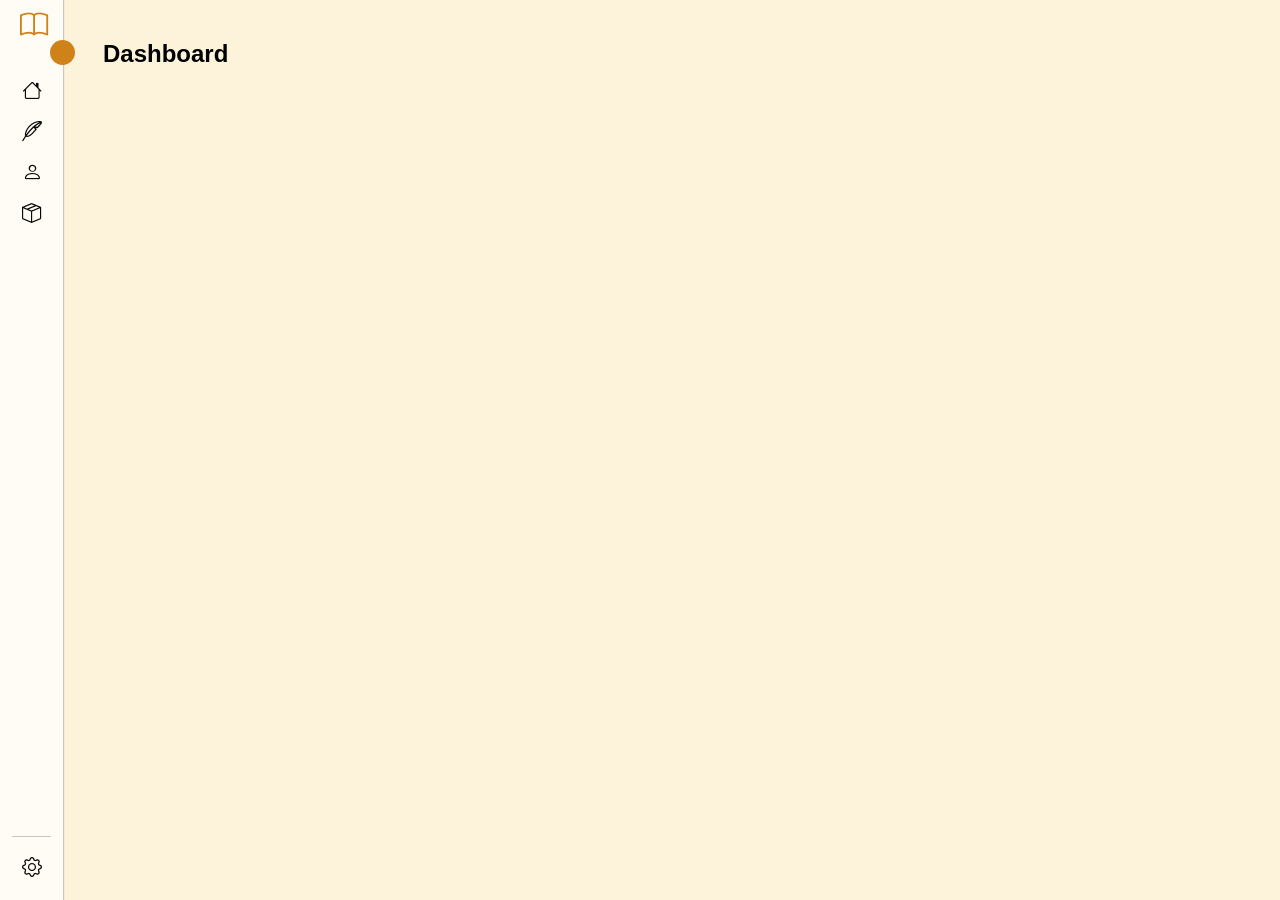
==== index.html @ 64062e16 "Add files via upload" ====
<!doctype html>
<html lang="pt-br">
  <head>
    
    <title>WorldBuilder</title>
    <link href="https://cdn.boxicons.com/3.0.8/fonts/basic/boxicons.min.css" rel="stylesheet">
    <link rel="stylesheet" href="https://cdn.jsdelivr.net/npm/bootstrap-icons@1.13.1/font/bootstrap-icons.min.css">
    <link href="style.css" rel="stylesheet"/>
  </head>
  <body>
    <header>
      <nav class="Sidebar">
        <div class="Title-Expand">
          <i class="bi bi-book"></i>
          <span class="txt">WorldBuilder</span>
        </div>
        <i class="bx bx-chevron-right toggle" id="btn-exp"></i>
        <ul class="main-menu">
          <li class="item-bar">
            <a href="#A-Dashboard">
              <span class="icon"><i class="bi bi-house"></i></span>
              <span class="txt-link">Dashboard</span>
            </a>
          </li>
          <li class="item-bar">
            <a href="#B-Stories">
              <span class="icon"><i class="bi bi-feather"></i></span>
              <span class="txt-link">Stories</span>
            </a>
          </li>
          <li class="item-bar">
            <a href="#C-Characters">
              <span class="icon"><i class="bi bi-person"></i></span>
              <span class="txt-link">Characters</span>
            </a>
          </li>
          <li class="item-bar">
            <a href="#D-Objects">
              <span class="icon"><i class="bi bi-box-seam"></i></span>
              <span class="txt-link">Objects</span>
            </a>
          </li>
        </ul>

        <ul class="bottom-menu">
          <li class="item-bar">
            <a href="#Settings">
              <span class="icon"><i class="bi bi-gear"></i></span>
              <span class="txt-link">Settings</span>
            </a>
          </li>
        </ul>
      </nav>
    </header>
    <main>
      <div class="conteiner">
        <section id="A-Dashboard">
          <h1>Dashboard</h1>
          <aside class="list-panel">
          <!-- título, pesquisa e cartões -->
          </aside>

          <div class="editor-panel">
              <!-- conteúdo principal -->
          </div>
        </section>
        <section id="B-Stories">
          <h1>Stories</h1>
          <aside class="list-panel">
          <!-- título, pesquisa e cartões -->
          </aside>

          <div class="editor-panel">
              <!-- conteúdo principal -->
          </div>
        </section>
        <section id="C-Characters">
          <h1>Characters</h1>
        </section>
        <section id="D-Objects">
          <h1>Objects</h1>
        </section>

        <section id="Settings">
          <h1>Settings</h1>
        </section>
      </div>
    </main>
    <footer>

    </footer>
    <script src="navbar_script.js"></script>
  </body>
</html>
---- style.css ----
* {
    margin: 0;
    padding: 0;
    box-sizing: border-box;
    font-family: 'Inter', sans-serif;
}

body {
    height: 100vh;
}

nav.Sidebar {
    width: 63px;
    height: 100vh;
    background-color: #fff5df50;
    padding: 10px 12px;
    box-shadow: 1px 0 1px #c6c6c6;

    position: fixed;
    top: 0;
    left: 0;

    display: flex;
    flex-direction: column;
    transition: .2s;
}

nav.Sidebar.Expand {
    width: 230px;
}

/* Toggle button */
.toggle {
    position: absolute;
    top: 40px;
    right: -12px;
    height: 25px;
    width: 25px;
    background: #cf8217;
    color: white;
    border-radius: 50%;
    font-size: 20px;
    display: flex;
    justify-content: center;
    align-items: center;
    cursor: pointer;
    transition: transform 0.25s ease;
    z-index: 10;
    flex-shrink: 0;
}

nav.Sidebar.Expand .toggle {
    transform: rotate(180deg);
}

/* Title */
.Title-Expand {
    display: flex;
    align-items: center;
    gap: 10px;
    padding-left: 8px;
    margin-bottom: 30px;
    cursor: default;
}

nav.Sidebar.Expand .Title-Expand {
    justify-content: flex-start;
    padding-left: 4px;
}

.Title-Expand>i {
    color: #cf8217;
    font-size: 28px;
}

.Title-Expand>span {
    font-family: 'Crimson Pro', serif;
    color: #cf8217;
    font-size: 26px;
    line-height: 1;
}

ul {
    list-style-type: none;
}

ul.main-menu {
    flex: 1;
}

ul li.item-bar {
    border-radius: 6px;
    transition: background 0.2s ease;
    margin-bottom: 5px;
}

ul li.item-bar a {
    display: flex;
    align-items: center;
    gap: 10px;
    color: #000000;
    text-decoration: none;
    font-size: 15px;
    font-weight: 500;
    padding: 8px 10px;
    border-radius: 6px;
}

ul li.item-bar a:hover {
    color: #ffffff;
}

ul li.item-bar a .txt-link {
    margin-left: 12px;
}

ul li.item-bar a .icon>i {
    font-size: 20px;
    color: #080808;
    transition: color 0.15s ease;
    display: flex;
}

ul li.item-bar:hover {
    background: #cf8217;
}

ul li.item-bar:hover a,
ul li.item-bar:hover a .icon>i {
    color: #ffffff;
}

ul li.ativo {
    background-color: #cf8217;
    border-radius: 6px;
}

/* Link text — hidden when collapsed */
ul li.item-bar a .txt-link,
.txt {
    opacity: 0;
    max-width: 0;
    overflow: hidden;
    white-space: nowrap;
    transition: opacity 0.2s ease, max-width 0.25s ease;
    pointer-events: none;
    margin-left: 0;
}

nav.Sidebar.Expand ul li.item-bar a .txt-link,
.txt {
    opacity: 1;
    max-width: 160px;
    pointer-events: auto;
    margin-left: 8px;
}

ul li.ativo a,
ul li.ativo a .icon>i {
    color: #ffffff;
}

ul.bottom-menu {
    margin-top: auto;
    padding-top: 12px;
    border-top: 1px solid #c6c6c6;
}
/* === LAYOUT MAIN === */
main {
    margin-left: 63px;
    height: 100vh;
    transition: margin-left 0.2s;
}
nav.Sidebar.Expand + main,
body:has(nav.Sidebar.Expand) main {
    margin-left: 230px;
}
/*=== Selection ===*/
.conteiner {
    height: 100%;
    overflow: hidden;
}

/* === CSS-ONLY SECTION SWITCHING via :target === */
section {
    display: none;
    height: 100%;
    padding: 40px;
    background: #fcf3da;
    font-family: 'Crimson Pro', serif;
}

/* Mostra a section alvo */
section:target {
    display: block;
}

/* Mostra Dashboard por padrão se nenhuma section está targetada */
.conteiner:not(:has(:target)) #A-Dashboard {
    display: block;
}

/* Item ativo — CSS puro via :target */
li.item-bar a[href="#A-Dashboard"],
li.item-bar a[href="#B-Stories"],
li.item-bar a[href="#C-Characters"],
li.item-bar a[href="#D-Objects"],
li.item-bar a[href="#Settings"] {
    /* base sem ativo */
}

#A-Dashboard:target~* .nav-link-dashboard,
#B-Stories:target~* .nav-link-stories,
#C-Characters:target~* .nav-link-characters,
#D-Objects:target~* .nav-link-objects,
#Settings:target~* .nav-link-settings {
    /* :target não consegue voltar ao header — limitação do CSS puro */
    /* Use a versão JS para highlight do item ativo */
}
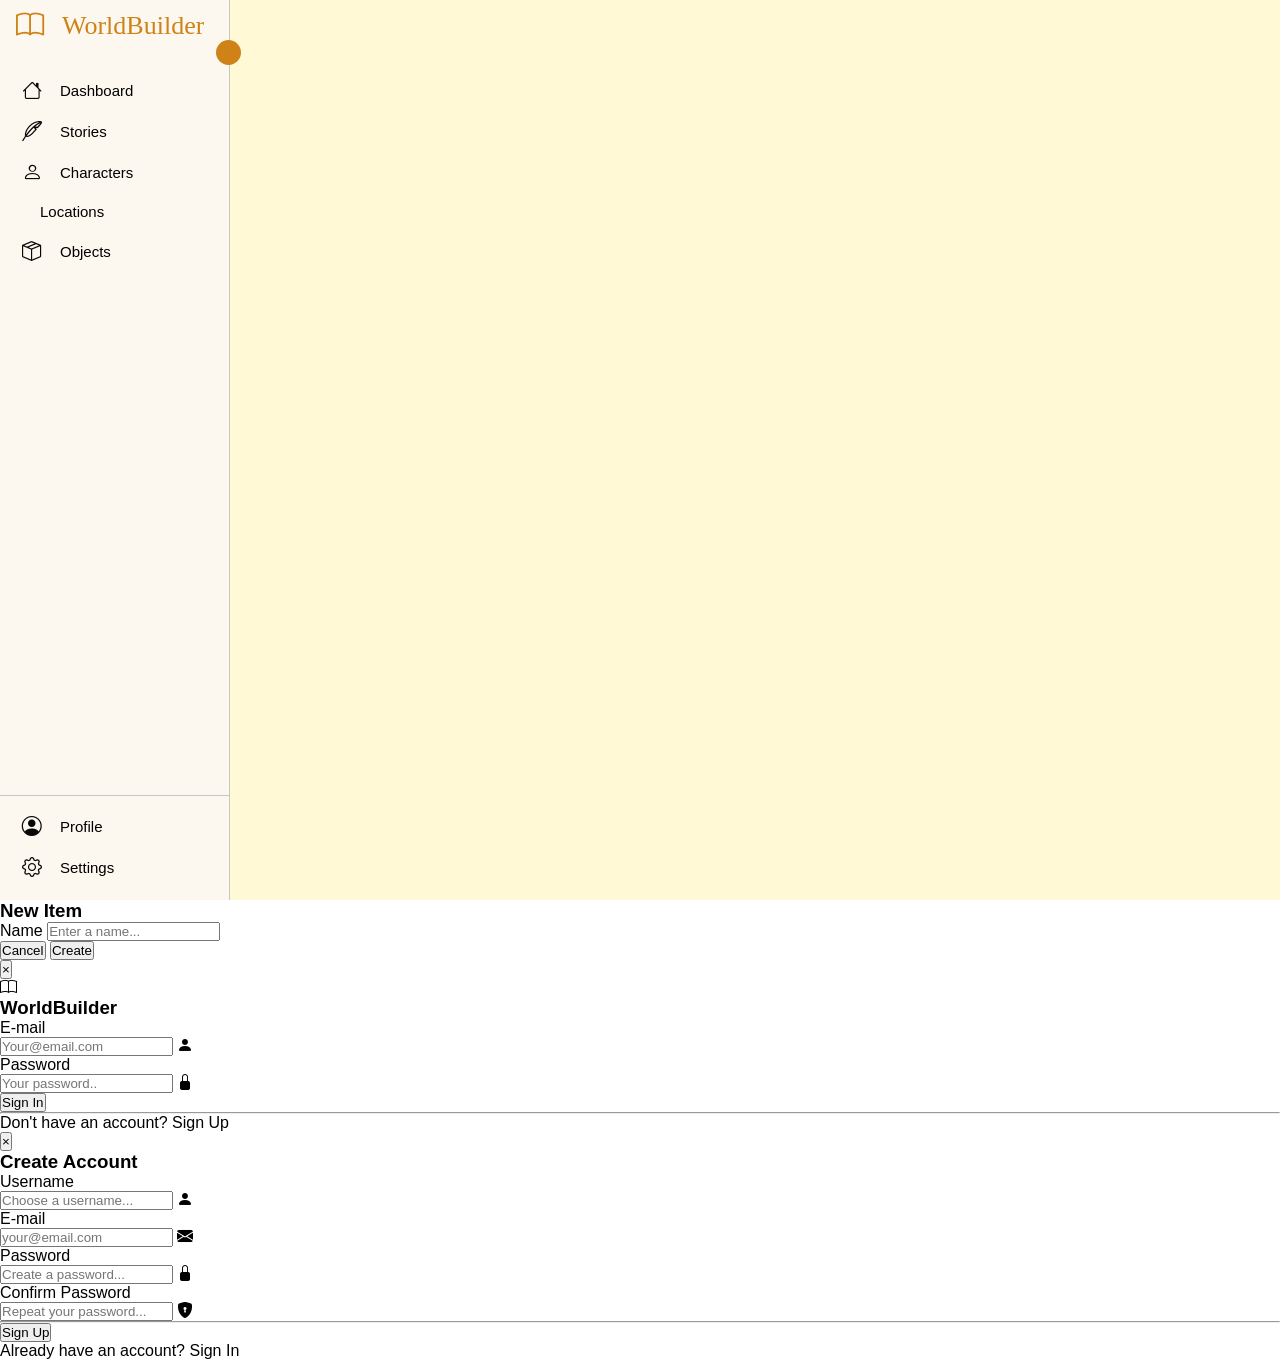
==== commit 342b95dc: "Add files via upload" ====
--- a/index.html
+++ b/index.html
@@ -1,15 +1,17 @@
 <!doctype html>
 <html lang="pt-br">
   <head>
-    
+    <meta charset="UTF-8">
     <title>WorldBuilder</title>
     <link href="https://cdn.boxicons.com/3.0.8/fonts/basic/boxicons.min.css" rel="stylesheet">
     <link rel="stylesheet" href="https://cdn.jsdelivr.net/npm/bootstrap-icons@1.13.1/font/bootstrap-icons.min.css">
-    <link href="style.css" rel="stylesheet"/>
+    <link href="Css/style.css" rel="stylesheet"/>
+    <link href="Css/sections.css" rel="stylesheet"/>
+    <link href="Css/frame.css" rel="stylesheet"/>
   </head>
   <body>
     <header>
-      <nav class="Sidebar">
+      <nav class="Sidebar Expand">
         <div class="Title-Expand">
           <i class="bi bi-book"></i>
           <span class="txt">WorldBuilder</span>
@@ -35,7 +37,13 @@
             </a>
           </li>
           <li class="item-bar">
-            <a href="#D-Objects">
+            <a href="#D-Locations">
+              <span class="icon"><i class="bx bx-map"></i></span>
+              <span class="txt-link">Locations</span>
+            </a>
+          </li>
+          <li class="item-bar">
+            <a href="#E-Objects">
               <span class="icon"><i class="bi bi-box-seam"></i></span>
               <span class="txt-link">Objects</span>
             </a>
@@ -43,6 +51,12 @@
         </ul>
 
         <ul class="bottom-menu">
+          <li class="item-bar">
+            <a href="#Account">
+              <span class="icon"><i class="bi bi-person-circle"></i></span>
+              <span class="txt-link">Profile</span>
+            </a>
+          </li>
           <li class="item-bar">
             <a href="#Settings">
               <span class="icon"><i class="bi bi-gear"></i></span>
@@ -55,32 +69,108 @@
     <main>
       <div class="conteiner">
         <section id="A-Dashboard">
-          <h1>Dashboard</h1>
-          <aside class="list-panel">
-          <!-- título, pesquisa e cartões -->
-          </aside>
-
-          <div class="editor-panel">
-              <!-- conteúdo principal -->
-          </div>
+          
         </section>
         <section id="B-Stories">
-          <h1>Stories</h1>
-          <aside class="list-panel">
-          <!-- título, pesquisa e cartões -->
-          </aside>
-
-          <div class="editor-panel">
-              <!-- conteúdo principal -->
+          <div class="section-panel">
+            <div class="section-tab">
+              <h2>Stories</h2>
+              <button class="btn-add" data-modal="Stories" title="New Story">+</button>
+            </div>
+            <div class="section-search">
+              <i class="bi bi-search"></i>
+              <input type="text" placeholder="Search Story...">
+            </div>
+            <div class="divider"></div>
+            <div class="section-list">
+
+              <div class="section-card">
+                <div class="card-thumb"><i class="bi bi-feather"></i></div>
+                <div class="card-info">
+                  <span class="card-name">A Origem do Rei</span>
+                  <span class="card-desc">A ascensão de um rei lendário</span>
+                </div>
+              </div>
+
+            </div>
+            
+          </div>
+          <div class="section-content">
+            <p class="section-placeholder">Select an existing item or create a new one to begin.</p>
           </div>
         </section>
         <section id="C-Characters">
-          <h1>Characters</h1>
-        </section>
-        <section id="D-Objects">
-          <h1>Objects</h1>
-        </section>
-
+          <div class="section-panel">
+            <div class="section-tab">
+              <h2>Characters</h2>
+              <button class="btn-add" title="New Character">+</button>
+            </div>
+            <div class="section-search">
+              <i class="bi bi-search"></i>
+              <input type="text" placeholder="Search Character...">
+            </div>
+            <div class="divider"></div>
+            <div class="section-list">
+            </div>
+          </div>
+          <div class="section-content">
+            <p class="section-placeholder">Select an existing item or create a new one to begin.</p>
+          </div>
+        </section>
+        <section id="D-Locations">
+          <div class="section-panel">
+            <div class="section-tab">
+              <h2>Locations</h2>
+              <button class="btn-add" title="New Location">+</button>
+            </div>
+            <div class="section-search">
+              <i class="bi bi-search"></i>
+              <input type="text" placeholder="Search Location...">
+            </div>
+            <div class="divider"></div>
+            <div class="section-list">
+              
+            </div>
+          </div>
+          <div class="section-content">
+            <p class="section-placeholder">Select an existing item or create a new one to begin.</p>
+          </div>
+        </section>
+        <section id="E-Objects">
+          <div class="section-panel">
+            <div class="section-tab">
+              <h2>Objects</h2>
+              <button class="btn-add" title="New Object">+</button>
+            </div>
+            <div class="section-search">
+              <i class="bi bi-search"></i>
+              <input type="text" placeholder="Search Object...">
+            </div>
+            <div class="divider"></div>
+            <div class="section-list">
+              
+            </div>
+          </div>
+          <div class="section-content">
+            <p class="section-placeholder">Select an existing item or create a new one to begin.</p>
+          </div>
+        </section>
+
+        <section id="Account">
+          <div class="account-wrapper">
+
+            <!-- Header do perfil -->
+            <div class="account-header">
+              <div class="account-avatar">
+                <i class="bi bi-person-fill"></i>
+              </div>
+              <div class="account-header-info">
+                <span class="account-name">Username</span>
+                <span class="account-email">user@email.com</span>
+              </div>
+            </div>
+          </div>
+        </section>
         <section id="Settings">
           <h1>Settings</h1>
         </section>
@@ -89,6 +179,95 @@
     <footer>
 
     </footer>
-    <script src="navbar_script.js"></script>
+        <!-- Modal: criar novo item -->
+    <div id="create-modal" class="modal-overlay">
+      <div class="modal-box">
+        <h3 class="modal-title">New Item</h3>
+        <div class="modal-group">
+          <label>Name</label>
+          <input type="text" id="modal-name-input" placeholder="Enter a name...">
+        </div>
+        <div class="modal-actions">
+          <button id="modal-cancel" class="modal-btn-cancel">Cancel</button>
+          <button id="modal-confirm" class="modal-btn-confirm">Create</button>
+        </div>
+      </div>
+
+    </div>
+      <!-- Modal: Login -->
+    <div id="login-modal" class="modal-overlay open">
+      <form class="modal-box">
+        <button type="button" id="login-close" class="modal-btn-x" aria-label="close">&times;</button>
+        <div class="modal-login-header">
+          <i class="bi bi-book modal-login-icon"></i>
+          <h3 class="modal-title">WorldBuilder</h3>
+        </div>
+        <div class="modal-group">
+          <label>E-mail</label>
+          <div class="input-wrap">
+            <input type="email" id="login-email" placeholder="Your@email.com">
+            <i class="bi bi-person-fill"></i>
+          </div>
+        </div>
+        <div class="modal-group">
+          <label>Password</label>
+          <div class="input-wrap">
+            <input type="password" id="login-password" placeholder="Your password..">
+            <i class="bi bi-lock-fill"></i>
+          </div>
+        </div>
+        <p id="login-error" class="modal-error"></p>
+        <div class="modal-actions">
+          <button id="login-confirm" class="modal-btn-confirm modal-btn-full">Sign In</button>
+        </div>
+        <hr class="modal-divider">
+        <p class="modal-footer-link">Don't have an account? <a id="go-to-register">Sign Up</a></p>
+      </form>
+    </div>
+      <!-- Modal: Cadastro -->
+    <div id="register-modal" class="modal-overlay">
+      <form class="modal-box">
+        <button type="button" id="login-close" class="modal-btn-x" aria-label="close">&times;</button>
+        <h3 class="modal-title">Create Account</h3>
+        <div class="modal-group">
+          <label>Username</label>
+          <div class="input-wrap">
+            <input type="text" id="register-username" placeholder="Choose a username...">
+            <i class="bi bi-person-fill"></i>
+          </div>
+        </div>
+        <div class="modal-group">
+          <label>E-mail</label>
+          <div class="input-wrap">
+            <input type="email" id="register-email" placeholder="your@email.com">
+            <i class="bi bi-envelope-fill"></i>
+          </div>
+        </div>
+        <div class="modal-group">
+          <label>Password</label>
+          <div class="input-wrap">
+            <input type="password" id="register-password" placeholder="Create a password...">
+            <i class="bi bi-lock-fill"></i>
+          </div>
+        </div>
+        <div class="modal-group">
+          <label>Confirm Password</label>
+          <div class="input-wrap">
+            <input type="password" id="register-confirm-password" placeholder="Repeat your password...">
+            <i class="bi bi-shield-lock-fill"></i>
+          </div>
+        </div>
+        <p id="register-error" class="modal-error"></p>
+        <hr class="modal-divider">
+        <div class="modal-actions">
+          <button id="register-confirm" class="modal-btn-confirm modal-btn-full">Sign Up</button>
+        </div>
+        <p class="modal-footer-link">Already have an account? <a id="go-to-login">Sign In</a></p>
+      </form>
+    </div>
+    
+    <script src="Js/navbar_script.js"></script>
+    <script src="Js/sections_script.js"></script>
+    <script src="Js/auth_script.js"></script>
   </body>
 </html>
--- a/Css/style.css
+++ b/Css/style.css
@@ -0,0 +1,187 @@
+* {
+    margin: 0;
+    padding: 0;
+    box-sizing: border-box;
+    font-family: 'Inter', sans-serif;
+}
+
+body {
+    height: 100vh;
+}
+
+
+nav.Sidebar {
+    width: 65px;
+    height: 100vh;
+    background-color: #fdf8ef;
+    padding: 10px 12px;
+    border-right: 1px solid #c6c6c6;
+
+    position: fixed;
+    top: 0;
+    left: 0;
+
+    display: flex;
+    flex-direction: column;
+    transition: .2s;
+}
+
+nav.Sidebar.Expand {
+    width: 230px;
+}
+
+/* Toggle button */
+.toggle {
+    position: absolute;
+    top: 40px;
+    right: -12px;
+    height: 25px;
+    width: 25px;
+    background: #cf8217;
+    color: white;
+    border-radius: 50%;
+    font-size: 20px;
+    display: flex;
+    justify-content: center;
+    align-items: center;
+    cursor: pointer;
+    transition: transform 0.25s ease;
+    z-index: 10;
+    flex-shrink: 0;
+}
+
+nav.Sidebar.Expand .toggle {
+    transform: rotate(180deg);
+}
+
+/* Title */
+.Title-Expand {
+    display: flex;
+    align-items: center;
+    gap: 10px;
+    padding-left: 8px;
+    margin-bottom: 30px;
+    cursor: default;
+}
+
+nav.Sidebar.Expand .Title-Expand {
+    justify-content: flex-start;
+    padding-left: 4px;
+}
+
+.Title-Expand>i {
+    color: #cf8217;
+    font-size: 28px;
+}
+
+.Title-Expand>span {
+    font-family: 'Crimson Pro', serif;
+    color: #cf8217;
+    font-size: 26px;
+    line-height: 1;
+}
+
+ul {
+    list-style-type: none;
+}
+
+ul.main-menu {
+    flex: 1;
+}
+
+ul li.item-bar {
+    border-radius: 6px;
+    transition: background 0.2s ease;
+    margin-bottom: 5px;
+}
+
+ul li.item-bar a {
+    display: flex;
+    align-items: center;
+    gap: 10px;
+    color: #000000;
+    text-decoration: none;
+    font-size: 15px;
+    font-weight: 500;
+    padding: 8px 10px;
+    border-radius: 6px;
+}
+
+ul li.item-bar a:hover {
+    color: #ffffff;
+}
+
+ul li.item-bar a .txt-link {
+    margin-left: 12px;
+}
+
+ul li.item-bar a .icon>i {
+    font-size: 20px;
+    color: #080808;
+    transition: color 0.15s ease;
+    display: flex;
+}
+
+ul li.item-bar:hover {
+    background: #cf8217;
+}
+
+ul li.item-bar:hover a,
+ul li.item-bar:hover a .icon>i {
+    color: #ffffff;
+}
+
+ul li.ativo {
+    background-color: #cf8217;
+    border-radius: 6px;
+}
+
+/* Link text — hidden when collapsed */
+ul li.item-bar a .txt-link,
+.Title-Expand .txt {
+    opacity: 0;
+    max-width: 0;
+    overflow: hidden;
+    white-space: nowrap;
+    transition: opacity 0.2s ease, max-width 0.25s ease;
+    pointer-events: none;
+    margin-left: 0;
+}
+
+nav.Sidebar.Expand ul li.item-bar a .txt-link,
+nav.Sidebar.Expand .txt {
+    opacity: 1;
+    max-width: 160px;
+    pointer-events: auto;
+    margin-left: 8px;
+}
+
+ul li.ativo a,
+ul li.ativo a .icon>i {
+    color: #ffffff;
+}
+
+ul.bottom-menu {
+    margin-top: auto;
+    padding-top: 12px;
+    border-top: 1px solid #c6c6c6;
+    width: calc(100% + 24px); /* 12px de cada lado */
+    margin-left: -12px;
+    padding-left: 12px;
+    padding-right: 12px;
+}
+/* === LAYOUT MAIN === */
+main {
+    margin-left: 65px;
+    height: 100vh;
+    transition: margin-left 0.2s;
+}
+nav.Sidebar.Expand + main,
+body:has(nav.Sidebar.Expand) main {
+    margin-left: 230px;
+}
+/*=== Selection ===*/
+.conteiner {
+    height: 100%;
+    overflow: hidden;
+}
--- a/Css/sections.css
+++ b/Css/sections.css
@@ -0,0 +1,233 @@
+:root{
+    --primary-color: #fff9d5;
+    --secondary-color: #fdf8ef;
+}
+/* ===== SECTIONS LAYOUT ===== */
+section {
+    display: none;
+    height: 100%;
+    background: var(--primary-color);
+    font-family: 'Crimson Pro', serif;
+    overflow: hidden;
+}
+section:target {
+    display: flex;
+    flex-direction: row;
+}
+#Account,
+#Settings{
+    background: var(--secondary-color);
+}
+.conteiner:not(:has(:target)) #A-Dashboard {
+    display: flex;
+    flex-direction: row;
+}
+/* ===== PANEL (lista lateral) ===== */
+.section-panel {
+    width: 250px;
+    min-width: 250px;
+    height: 100%;
+    display: flex;
+    flex-direction: column;
+    border-right: 1px solid #e0d5b8;
+    background: #fdf8ef;
+    padding: 20px 14px;
+    gap: 14px;
+}
+/* ===== CABEÇALHO DA ABA ===== */
+.section-tab {
+    display: flex;
+    align-items: center;
+    justify-content: space-between;
+    padding: 0 4px;
+}
+.section-tab h2 {
+    font-family: 'Crimson Pro', serif;
+    font-size: 26px;
+    font-weight: 700;
+    color: #2a1f0e;
+    line-height: 1;
+}
+.section-tab .btn-add {
+    background: none;
+    border: none;
+    color: #cf8217;
+    font-size: 30px;
+    cursor: pointer;
+    line-height: 1;
+    padding: 0 4px;
+    display: flex;
+    align-items: center;
+    justify-content: center;
+    border-radius: 5px;
+    transition: background 0.15s, color 0.15s;
+}
+.section-tab .btn-add:hover {
+    background: #cf821720;
+    color: #b37428;
+}
+/* ===== SEARCH BAR ===== */
+.section-search {
+    display: flex;
+    align-items: center;
+    gap: 8px;
+    background: #ffffff;
+    border: 1px solid #e0d5b8;
+    border-radius: 4px;
+    padding: 8px 10px ;
+    
+}
+.section-search i {
+    color: #999;
+    font-size: 20px;
+    flex-shrink: 0;
+}
+.section-search input {
+    border: none;
+    outline: none;
+    background: transparent;
+    font-family: 'Inter', sans-serif;
+    font-size: 18px;
+    color: #444;
+    width: 100%;
+}
+.section-search input::placeholder {
+    color: #bbb;
+}
+.divider {
+    border-top: 1px solid #c6c6c6;
+    margin: 0 -14px;
+}
+/* ===== LISTA DE ITEMS ===== */
+.section-list {
+    display: flex;
+    flex-direction: column;
+    gap: 10px;
+    overflow-y: auto;
+    flex: 1;
+}
+.section-list::-webkit-scrollbar {
+    width: 4px;
+}
+.section-list::-webkit-scrollbar-thumb {
+    background: #e0d5b8;
+    border-radius: 4px;
+}
+/* ===== CARD ===== */
+.section-card {
+    display: flex;
+    align-items: center;
+    gap: 12px;
+    background: #ffffff;
+    border: 1px solid #e8dfc8;
+    border-radius: 10px;
+    padding: 10px 12px;
+    cursor: pointer;
+    transition: box-shadow 0.15s, border-color 0.15s;
+    text-decoration: none;
+}
+.section-card:hover {
+    box-shadow: 0 2px 8px #cf821720;
+    border-color: #cf8217;
+}
+.section-card .card-thumb {
+    width: 46px;
+    height: 46px;
+    min-width: 46px;
+    background: #f0e8d0;
+    border-radius: 8px;
+    display: flex;
+    align-items: center;
+    justify-content: center;
+    color: #cf8217;
+    font-size: 20px;
+}
+.section-card .card-info {
+    display: flex;
+    flex-direction: column;
+    gap: 3px;
+    overflow: hidden;
+}
+.section-card .card-name {
+    font-family: 'Crimson Pro', serif;
+    font-size: 17px;
+    font-weight: 600;
+    color: #2a1f0e;
+    white-space: nowrap;
+    overflow: hidden;
+    text-overflow: ellipsis;
+}
+.section-card .card-desc {
+    font-family: 'Inter', sans-serif;
+    font-size: 12px;
+    color: #999;
+    white-space: nowrap;
+    overflow: hidden;
+    text-overflow: ellipsis;
+}
+/* ===== AREA DE CONTEÚDO (lado direito) ===== */
+.section-content {
+    flex: 1;
+    height: 100%;
+    display: flex;
+    align-items: center;
+    justify-content: center;
+    padding: 40px;
+}
+.section-placeholder {
+    font-family: 'Crimson Pro', serif;
+    font-style: italic;
+    font-size: 18px;
+    color: #b09060;
+}
+/* ===== CARD ACTIVE ===== */
+.section-card.active {
+    border-color: #cf8217;
+    box-shadow: 0 2px 10px #cf821730;
+    background: #fffdf5;
+}
+
+.account-wrapper {
+    display: flex;
+    flex-direction: column;
+    height: 100%;
+    width: 100%;
+}
+.account-header {
+    display: flex;
+    align-items: center;
+    gap: 18px;
+    padding: 28px 36px 20px 36px;
+    border-bottom: 1px solid #e0d5b8;
+    background: #fdf8ed;
+    flex-shrink: 0;
+}
+.account-avatar {
+    width: 64px;
+    height: 64px;
+    border-radius: 50%;
+    background: #f0e8d0;
+    border: 2px solid #cf8217;
+    display: flex;
+    align-items: center;
+    justify-content: center;
+    color: #cf8217;
+    font-size: 32px;
+    flex-shrink: 0;
+}
+.account-header-info {
+    display: flex;
+    flex-direction: column;
+    gap: 3px;
+}
+.account-header-info .account-name {
+    font-family: 'Crimson Pro', serif;
+    font-size: 26px;
+    font-weight: 700;
+    color: #2a1f0e;
+    line-height: 1;
+}.account-header-info .account-email {
+    font-family: 'Inter', sans-serif;
+    font-size: 13px;
+    color: #9a7d50;
+}
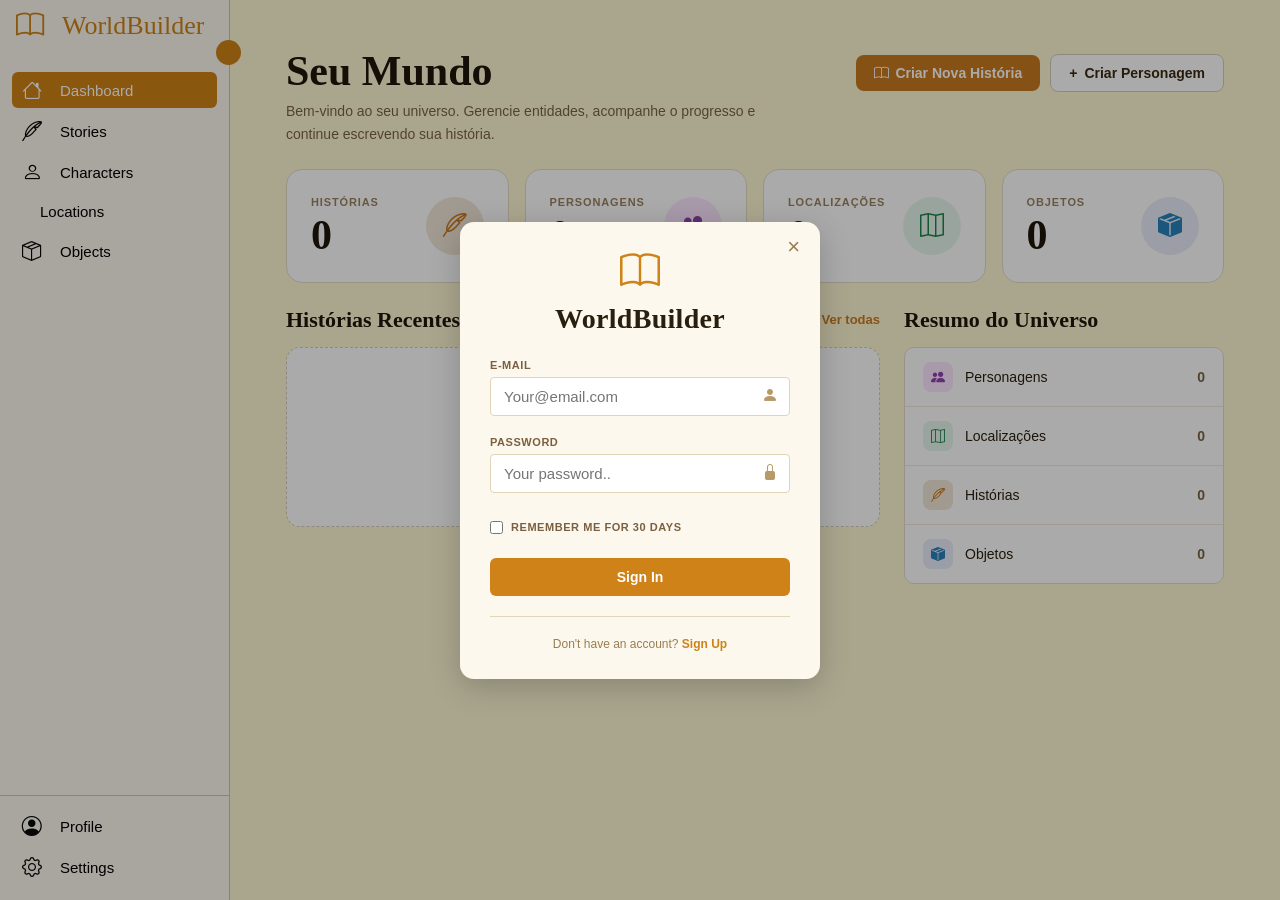
==== commit efeb5337: "Add files via upload" ====
--- a/index.html
+++ b/index.html
@@ -1,273 +1,389 @@
 <!doctype html>
 <html lang="pt-br">
-  <head>
-    <meta charset="UTF-8">
-    <title>WorldBuilder</title>
-    <link href="https://cdn.boxicons.com/3.0.8/fonts/basic/boxicons.min.css" rel="stylesheet">
-    <link rel="stylesheet" href="https://cdn.jsdelivr.net/npm/bootstrap-icons@1.13.1/font/bootstrap-icons.min.css">
-    <link href="Css/style.css" rel="stylesheet"/>
-    <link href="Css/sections.css" rel="stylesheet"/>
-    <link href="Css/frame.css" rel="stylesheet"/>
-  </head>
-  <body>
-    <header>
-      <nav class="Sidebar Expand">
-        <div class="Title-Expand">
-          <i class="bi bi-book"></i>
-          <span class="txt">WorldBuilder</span>
-        </div>
-        <i class="bx bx-chevron-right toggle" id="btn-exp"></i>
-        <ul class="main-menu">
-          <li class="item-bar">
-            <a href="#A-Dashboard">
-              <span class="icon"><i class="bi bi-house"></i></span>
-              <span class="txt-link">Dashboard</span>
-            </a>
-          </li>
-          <li class="item-bar">
-            <a href="#B-Stories">
-              <span class="icon"><i class="bi bi-feather"></i></span>
-              <span class="txt-link">Stories</span>
-            </a>
-          </li>
-          <li class="item-bar">
-            <a href="#C-Characters">
-              <span class="icon"><i class="bi bi-person"></i></span>
-              <span class="txt-link">Characters</span>
-            </a>
-          </li>
-          <li class="item-bar">
-            <a href="#D-Locations">
-              <span class="icon"><i class="bx bx-map"></i></span>
-              <span class="txt-link">Locations</span>
-            </a>
-          </li>
-          <li class="item-bar">
-            <a href="#E-Objects">
-              <span class="icon"><i class="bi bi-box-seam"></i></span>
-              <span class="txt-link">Objects</span>
-            </a>
-          </li>
-        </ul>
-
-        <ul class="bottom-menu">
-          <li class="item-bar">
-            <a href="#Account">
-              <span class="icon"><i class="bi bi-person-circle"></i></span>
-              <span class="txt-link">Profile</span>
-            </a>
-          </li>
-          <li class="item-bar">
-            <a href="#Settings">
-              <span class="icon"><i class="bi bi-gear"></i></span>
-              <span class="txt-link">Settings</span>
-            </a>
-          </li>
-        </ul>
-      </nav>
-    </header>
-    <main>
-      <div class="conteiner">
-        <section id="A-Dashboard">
-          
-        </section>
-        <section id="B-Stories">
-          <div class="section-panel">
-            <div class="section-tab">
-              <h2>Stories</h2>
-              <button class="btn-add" data-modal="Stories" title="New Story">+</button>
-            </div>
-            <div class="section-search">
-              <i class="bi bi-search"></i>
-              <input type="text" placeholder="Search Story...">
-            </div>
-            <div class="divider"></div>
-            <div class="section-list">
-
-              <div class="section-card">
-                <div class="card-thumb"><i class="bi bi-feather"></i></div>
-                <div class="card-info">
-                  <span class="card-name">A Origem do Rei</span>
-                  <span class="card-desc">A ascensão de um rei lendário</span>
-                </div>
-              </div>
-
-            </div>
-            
-          </div>
-          <div class="section-content">
-            <p class="section-placeholder">Select an existing item or create a new one to begin.</p>
-          </div>
-        </section>
-        <section id="C-Characters">
-          <div class="section-panel">
-            <div class="section-tab">
-              <h2>Characters</h2>
-              <button class="btn-add" title="New Character">+</button>
-            </div>
-            <div class="section-search">
-              <i class="bi bi-search"></i>
-              <input type="text" placeholder="Search Character...">
-            </div>
-            <div class="divider"></div>
-            <div class="section-list">
-            </div>
-          </div>
-          <div class="section-content">
-            <p class="section-placeholder">Select an existing item or create a new one to begin.</p>
-          </div>
-        </section>
-        <section id="D-Locations">
-          <div class="section-panel">
-            <div class="section-tab">
-              <h2>Locations</h2>
-              <button class="btn-add" title="New Location">+</button>
-            </div>
-            <div class="section-search">
-              <i class="bi bi-search"></i>
-              <input type="text" placeholder="Search Location...">
-            </div>
-            <div class="divider"></div>
-            <div class="section-list">
-              
-            </div>
-          </div>
-          <div class="section-content">
-            <p class="section-placeholder">Select an existing item or create a new one to begin.</p>
-          </div>
-        </section>
-        <section id="E-Objects">
-          <div class="section-panel">
-            <div class="section-tab">
-              <h2>Objects</h2>
-              <button class="btn-add" title="New Object">+</button>
-            </div>
-            <div class="section-search">
-              <i class="bi bi-search"></i>
-              <input type="text" placeholder="Search Object...">
-            </div>
-            <div class="divider"></div>
-            <div class="section-list">
-              
-            </div>
-          </div>
-          <div class="section-content">
-            <p class="section-placeholder">Select an existing item or create a new one to begin.</p>
-          </div>
-        </section>
-
-        <section id="Account">
-          <div class="account-wrapper">
-
-            <!-- Header do perfil -->
-            <div class="account-header">
-              <div class="account-avatar">
-                <i class="bi bi-person-fill"></i>
-              </div>
-              <div class="account-header-info">
-                <span class="account-name">Username</span>
-                <span class="account-email">user@email.com</span>
-              </div>
-            </div>
-          </div>
-        </section>
-        <section id="Settings">
-          <h1>Settings</h1>
-        </section>
-      </div>
-    </main>
-    <footer>
-
-    </footer>
-        <!-- Modal: criar novo item -->
-    <div id="create-modal" class="modal-overlay">
-      <div class="modal-box">
-        <h3 class="modal-title">New Item</h3>
-        <div class="modal-group">
-          <label>Name</label>
-          <input type="text" id="modal-name-input" placeholder="Enter a name...">
-        </div>
-        <div class="modal-actions">
-          <button id="modal-cancel" class="modal-btn-cancel">Cancel</button>
-          <button id="modal-confirm" class="modal-btn-confirm">Create</button>
-        </div>
-      </div>
-
+
+<head>
+  <meta charset="UTF-8">
+  <title>WorldBuilder</title>
+  <link href="https://cdn.boxicons.com/3.0.8/fonts/basic/boxicons.min.css" rel="stylesheet">
+  <link rel="stylesheet" href="https://cdn.jsdelivr.net/npm/bootstrap-icons@1.13.1/font/bootstrap-icons.min.css">
+  <link href="Css/style.css" rel="stylesheet" />
+  <link href="Css/sections.css" rel="stylesheet" />
+  <link href="Css/frame.css" rel="stylesheet" />
+  <link href="Css/section/dashboard.css" rel="stylesheet" />
+  <link href="Css/section/B-Story.css" rel="stylesheet" />
+  <link href="Css/section/C-Character.css" rel="stylesheet" />
+  <link href="Css/section/D-Location.css" rel="stylesheet" />
+  <link href="Css/section/E-Object.css" rel="stylesheet" />
+</head>
+
+<body>
+  <header>
+    <nav class="Sidebar Expand">
+      <div class="Title-Expand">
+        <i class="bi bi-book"></i>
+        <span class="txt">WorldBuilder</span>
+      </div>
+      <i class="bx bx-chevron-right toggle" id="btn-exp"></i>
+      <ul class="main-menu">
+        <li class="item-bar">
+          <a href="#A-Dashboard">
+            <span class="icon"><i class="bi bi-house"></i></span>
+            <span class="txt-link">Dashboard</span>
+          </a>
+        </li>
+        <li class="item-bar">
+          <a href="#B-Stories">
+            <span class="icon"><i class="bi bi-feather"></i></span>
+            <span class="txt-link">Stories</span>
+          </a>
+        </li>
+        <li class="item-bar">
+          <a href="#C-Characters">
+            <span class="icon"><i class="bi bi-person"></i></span>
+            <span class="txt-link">Characters</span>
+          </a>
+        </li>
+        <li class="item-bar">
+          <a href="#D-Locations">
+            <span class="icon"><i class="bx bx-map"></i></span>
+            <span class="txt-link">Locations</span>
+          </a>
+        </li>
+        <li class="item-bar">
+          <a href="#E-Objects">
+            <span class="icon"><i class="bi bi-box-seam"></i></span>
+            <span class="txt-link">Objects</span>
+          </a>
+        </li>
+      </ul>
+
+      <ul class="bottom-menu">
+        <li class="item-bar">
+          <a href="#Account">
+            <span class="icon"><i class="bi bi-person-circle"></i></span>
+            <span class="txt-link">Profile</span>
+          </a>
+        </li>
+        <li class="item-bar">
+          <a href="#Settings">
+            <span class="icon"><i class="bi bi-gear"></i></span>
+            <span class="txt-link">Settings</span>
+          </a>
+        </li>
+      </ul>
+    </nav>
+  </header>
+  <main>
+    <div class="conteiner">
+      <!-- ===== DASHBOARD ===== -->
+      <section id="A-Dashboard">
+        <div class="dashboard-wrapper">
+          <!-- Header -->
+          <div class="dash-header">
+            <div class="dash-welcome">
+              <h1 class="dash-title">Seu Mundo</h1>
+              <p class="dash-subtitle">Bem-vindo ao seu universo. Gerencie entidades, acompanhe o progresso
+                e<br>continue escrevendo sua história.</p>
+            </div>
+            <div class="dash-actions">
+              <button class="dash-btn-primary" id="dash-btn-new-story">
+                <i class="bi bi-book"></i> Criar Nova História
+              </button>
+              <button class="dash-btn-secondary" id="dash-btn-new-char">
+                <span>+</span> Criar Personagem
+              </button>
+            </div>
+          </div>
+          <!-- Stats row -->
+          <div class="dash-stats">
+            <div class="dash-stat-card" data-nav="#B-Stories">
+                <div class="dash-stat-body">
+                  <span class="dash-stat-label">HISTÓRIAS</span>
+                  <span class="dash-stat-count" id="dash-count-stories">0</span>
+                </div>
+                <div class="dash-stat-icon dash-icon-story"><i class="bi bi-feather"></i></div>
+              </div>
+              <div class="dash-stat-card" data-nav="#C-Characters">
+              <div class="dash-stat-body">
+                <span class="dash-stat-label">PERSONAGENS</span>
+                <span class="dash-stat-count" id="dash-count-characters">0</span>
+              </div>
+              <div class="dash-stat-icon dash-icon-char"><i class="bi bi-people-fill"></i></div>
+            </div>
+            <div class="dash-stat-card" data-nav="#D-Locations">
+              <div class="dash-stat-body">
+                <span class="dash-stat-label">LOCALIZAÇÕES</span>
+                <span class="dash-stat-count" id="dash-count-locations">0</span>
+              </div>
+              <div class="dash-stat-icon dash-icon-loc"><i class="bi bi-map"></i></div>
+            </div>
+            <div class="dash-stat-card" data-nav="#E-Objects">
+              <div class="dash-stat-body">
+                <span class="dash-stat-label">OBJETOS</span>
+                <span class="dash-stat-count" id="dash-count-objects">0</span>
+              </div>
+              <div class="dash-stat-icon dash-icon-obj"><i class="bi bi-box-seam-fill"></i></div>
+            </div>
+          </div>
+          <!-- Bottom two-column -->
+          <div class="dash-bottom">
+            <!-- Left: Recent Stories -->
+            <div class="dash-left-col">
+              <div class="dash-col-header">
+                <h2 class="dash-col-title">Histórias Recentes</h2>
+                <a class="dash-see-all" href="#B-Stories">Ver todas</a>
+              </div>
+              <div class="dash-stories-list" id="dash-stories-list">
+                <div class="dash-empty-state">
+                    <div class="dash-empty-state-icon"><i class="bi bi-feather"></i></div>
+                    <p>Nenhuma história criada ainda.</p>
+                  </div>
+              </div>
+            </div>
+
+            <!-- Right: Universe Summary -->
+            <div class="dash-right-col">
+              <h2 class="dash-col-title">Resumo do Universo</h2>
+              <div class="dash-summary">
+                <div class="dash-summary-row">
+                  <div class="dash-summary-icon dash-icon-char"><i class="bi bi-people-fill"></i></div>
+                  <span class="dash-summary-label">Personagens</span>
+                  <span class="dash-summary-count" id="dash-sum-chars">0</span>
+                </div>
+                <div class="dash-summary-row">
+                  <div class="dash-summary-icon dash-icon-loc"><i class="bi bi-map"></i></div>
+                  <span class="dash-summary-label">Localizações</span>
+                  <span class="dash-summary-count" id="dash-sum-locs">0</span>
+                </div>
+                <div class="dash-summary-row">
+                  <div class="dash-summary-icon dash-icon-story"><i class="bi bi-feather"></i></div>
+                  <span class="dash-summary-label">Histórias</span>
+                  <span class="dash-summary-count" id="dash-sum-stories">0</span>
+                </div>
+                <div class="dash-summary-row">
+                  <div class="dash-summary-icon dash-icon-obj"><i class="bi bi-box-seam-fill"></i></div>
+                  <span class="dash-summary-label">Objetos</span>
+                  <span class="dash-summary-count" id="dash-sum-objs">0</span>
+                </div>
+              </div>
+            </div>
+          </div>
+        </div>
+      </section>
+      <section id="B-Stories">
+        <div class="section-panel">
+          <div class="section-tab">
+            <h2>Stories</h2>
+            <button class="btn-add" data-section="Stories" title="New Story">+</button>
+          </div>
+          <div class="section-search">
+            <i class="bi bi-search"></i>
+            <input type="text" placeholder="Search Story..." autocomplete="off">
+          </div>
+          <div class="divider"></div>
+          <div class="section-list">
+
+          </div>
+        </div>
+
+        <div class="section-content">
+          <p class="section-placeholder">Select an existing item or create a new one to begin.</p>
+        </div>
+      </section>
+      <section id="C-Characters">
+        <div class="section-panel">
+          <div class="section-tab">
+            <h2>Characters</h2>
+            <button class="btn-add" data-section="Characters" title="New Character">+</button>
+          </div>
+          <div class="section-search">
+            <i class="bi bi-search"></i>
+            <input type="text" placeholder="Search Character..." autocomplete="off">
+          </div>
+          <div class="divider"></div>
+          <div class="section-list">
+
+          </div>
+        </div>
+        <div class="section-content">
+          <p class="section-placeholder">Select an existing item or create a new one to begin.</p>
+        </div>
+      </section>
+      <section id="D-Locations">
+        <div class="section-panel">
+          <div class="section-tab">
+            <h2>Locations</h2>
+            <button class="btn-add" data-section="Locations" title="New Location">+</button>
+          </div>
+          <div class="section-search">
+            <i class="bi bi-search"></i>
+            <input type="text" placeholder="Search Location..." autocomplete="off">
+          </div>
+          <div class="divider"></div>
+          <div class="section-list">
+
+          </div>
+        </div>
+        <div class="section-content">
+          <p class="section-placeholder">Select an existing item or create a new one to begin.</p>
+        </div>
+      </section>
+      <section id="E-Objects">
+        <div class="section-panel">
+          <div class="section-tab">
+            <h2>Objects</h2>
+            <button class="btn-add" data-section="Objects" title="New Object">+</button>
+          </div>
+          <div class="section-search">
+            <i class="bi bi-search"></i>
+            <input type="text" placeholder="Search Object..." autocomplete="off">
+          </div>
+          <div class="divider"></div>
+          <div class="section-list">
+
+          </div>
+        </div>
+        <div class="section-content">
+          <p class="section-placeholder">Select an existing item or create a new one to begin.</p>
+        </div>
+      </section>
+
+      <section id="Account">
+        <div class="account-wrapper">
+
+          <!-- Header do perfil -->
+          <div class="account-header">
+            <div class="account-avatar">
+              <i class="bi bi-person-fill"></i>
+            </div>
+            <div class="account-header-info">
+              <span class="account-name">Username</span>
+              <span class="account-email">user@email.com</span>
+            </div>
+          </div>
+        </div>
+      </section>
+      <section id="Settings">
+        <h1>Settings</h1>
+      </section>
     </div>
-      <!-- Modal: Login -->
-    <div id="login-modal" class="modal-overlay open">
-      <form class="modal-box">
-        <button type="button" id="login-close" class="modal-btn-x" aria-label="close">&times;</button>
-        <div class="modal-login-header">
-          <i class="bi bi-book modal-login-icon"></i>
-          <h3 class="modal-title">WorldBuilder</h3>
-        </div>
-        <div class="modal-group">
-          <label>E-mail</label>
-          <div class="input-wrap">
-            <input type="email" id="login-email" placeholder="Your@email.com">
-            <i class="bi bi-person-fill"></i>
-          </div>
-        </div>
-        <div class="modal-group">
-          <label>Password</label>
-          <div class="input-wrap">
-            <input type="password" id="login-password" placeholder="Your password..">
-            <i class="bi bi-lock-fill"></i>
-          </div>
-        </div>
-        <p id="login-error" class="modal-error"></p>
-        <div class="modal-actions">
-          <button id="login-confirm" class="modal-btn-confirm modal-btn-full">Sign In</button>
-        </div>
-        <hr class="modal-divider">
-        <p class="modal-footer-link">Don't have an account? <a id="go-to-register">Sign Up</a></p>
-      </form>
+  </main>
+  <footer>
+
+  </footer>
+  <!-- Modal unificado -->
+  <div id="shared-modal" class="modal-overlay">
+    <div class="modal-box">
+      <h3 id="shared-modal-title" class="modal-title">Edit Name</h3>
+      <div class="modal-group">
+        <label>Name</label>
+        <input type="text" id="shared-modal-input" placeholder="Enter a name..." autocomplete="off">
+      </div>
+      <p id="shared-modal-error" class="modal-error"></p>
+      <div class="modal-actions">
+        <button id="shared-modal-cancel" class="modal-btn-cancel">Cancel</button>
+        <button id="shared-modal-confirm" class="modal-btn-confirm">Confirm</button>
+      </div>
     </div>
-      <!-- Modal: Cadastro -->
-    <div id="register-modal" class="modal-overlay">
-      <form class="modal-box">
-        <button type="button" id="login-close" class="modal-btn-x" aria-label="close">&times;</button>
-        <h3 class="modal-title">Create Account</h3>
-        <div class="modal-group">
-          <label>Username</label>
-          <div class="input-wrap">
-            <input type="text" id="register-username" placeholder="Choose a username...">
-            <i class="bi bi-person-fill"></i>
-          </div>
-        </div>
-        <div class="modal-group">
-          <label>E-mail</label>
-          <div class="input-wrap">
-            <input type="email" id="register-email" placeholder="your@email.com">
-            <i class="bi bi-envelope-fill"></i>
-          </div>
-        </div>
-        <div class="modal-group">
-          <label>Password</label>
-          <div class="input-wrap">
-            <input type="password" id="register-password" placeholder="Create a password...">
-            <i class="bi bi-lock-fill"></i>
-          </div>
-        </div>
-        <div class="modal-group">
-          <label>Confirm Password</label>
-          <div class="input-wrap">
-            <input type="password" id="register-confirm-password" placeholder="Repeat your password...">
-            <i class="bi bi-shield-lock-fill"></i>
-          </div>
-        </div>
-        <p id="register-error" class="modal-error"></p>
-        <hr class="modal-divider">
-        <div class="modal-actions">
-          <button id="register-confirm" class="modal-btn-confirm modal-btn-full">Sign Up</button>
-        </div>
-        <p class="modal-footer-link">Already have an account? <a id="go-to-login">Sign In</a></p>
-      </form>
+  </div>
+  <!-- Modal: Confirmar delete -->
+  <div id="delete-modal" class="modal-overlay">
+    <div class="modal-box">
+      <div class="delete-modal-icon"><i class="bi bi-trash3"></i></div>
+      <p id="delete-modal-message" class="delete-modal-message"></p>
+      <div class="modal-actions">
+        <button id="delete-modal-cancel" class="modal-btn-cancel">Cancel</button>
+        <button id="delete-modal-confirm" class="modal-btn-danger">Deletar</button>
+      </div>
     </div>
-    
-    <script src="Js/navbar_script.js"></script>
-    <script src="Js/sections_script.js"></script>
-    <script src="Js/auth_script.js"></script>
-  </body>
-</html>
+  </div>
+  <!-- Modal: Login -->
+  <div id="login-modal" class="modal-overlay open">
+    <form class="modal-box" autocomplete="on">
+      <button type="button" id="login-close" class="modal-btn-x" aria-label="close">&times;</button>
+      <div class="modal-login-header">
+        <i class="bi bi-book modal-login-icon"></i>
+        <h3 class="modal-title">WorldBuilder</h3>
+      </div>
+      <div class="modal-group">
+        <label>E-mail</label>
+        <div class="input-wrap">
+          <input type="email" id="login-email" placeholder="Your@email.com" autocomplete="email">
+          <i class="bi bi-person-fill"></i>
+        </div>
+      </div>
+      <div class="modal-group">
+        <label>Password</label>
+        <div class="input-wrap">
+          <input type="password" id="login-password" placeholder="Your password.." autocomplete="current-password">
+          <i class="bi bi-lock-fill"></i>
+        </div>
+      </div>
+      <p id="login-error" class="modal-error"></p>
+      <div class="modal-remember">
+        <label class="remember-label">
+          <input type="checkbox" id="login-remember">
+          <span>Remember me for 30 days</span>
+        </label>
+      </div>
+      <div class="modal-actions">
+        <button type="submit" id="login-confirm" class="modal-btn-confirm modal-btn-full">Sign In</button>
+      </div>
+      <hr class="modal-divider">
+      <p class="modal-footer-link">Don't have an account? <a id="go-to-register">Sign Up</a></p>
+    </form>
+  </div>
+  <!-- Modal: Cadastro -->
+  <div id="register-modal" class="modal-overlay">
+    <form class="modal-box" autocomplete="on">
+      <button type="button" id="register-close" class="modal-btn-x" aria-label="close">&times;</button>
+      <h3 class="modal-title">Create Account</h3>
+      <div class="modal-group">
+        <label>Username</label>
+        <div class="input-wrap">
+          <input type="text" id="register-username" placeholder="Choose a username..." autocomplete="username">
+          <i class="bi bi-person-fill"></i>
+        </div>
+      </div>
+      <div class="modal-group">
+        <label>E-mail</label>
+        <div class="input-wrap">
+          <input type="email" id="register-email" placeholder="your@email.com" autocomplete="email">
+          <i class="bi bi-envelope-fill"></i>
+        </div>
+      </div>
+      <div class="modal-group">
+        <label>Password</label>
+        <div class="input-wrap">
+          <input type="password" id="register-password" placeholder="Create a password..." autocomplete="new-password">
+          <i class="bi bi-lock-fill"></i>
+        </div>
+      </div>
+      <div class="modal-group">
+        <label>Confirm Password</label>
+        <div class="input-wrap">
+          <input type="password" id="register-confirm-password" placeholder="Repeat your password..."
+            autocomplete="new-password">
+          <i class="bi bi-shield-lock-fill"></i>
+        </div>
+      </div>
+      <p id="register-error" class="modal-error"></p>
+      <hr class="modal-divider">
+      <div class="modal-actions">
+        <button type="submit" id="register-confirm" class="modal-btn-confirm modal-btn-full">Sign Up</button>
+      </div>
+      <p class="modal-footer-link">Already have an account? <a id="go-to-login">Sign In</a></p>
+    </form>
+  </div>
+
+  <script src="Js/navbar_script.js"></script>
+  <script src="Js/sections_script.js"></script>
+  <script src="Js/section/dashboard.js"></script>
+  <script src="Js/section/B-Story_script.js"></script>
+  <script src="Js/section/C-Charcter_script.js"></script>
+  <script src="Js/section/D-Location_script.js"></script>
+  <script src="Js/section/E-Object_script.js"></script>
+  <script src="Js/auth_script.js"></script>
+</body>
+
+</html>
--- a/Css/sections.css
+++ b/Css/sections.css
@@ -39,7 +39,13 @@
     display: flex;
     align-items: center;
     justify-content: space-between;
-    padding: 0 4px;
+    padding: 0 2px;
+}
+.section-tab-actions {
+    display: flex;
+    align-items: center;
+    gap: 6px;
+    padding-left: 5px;
 }
 .section-tab h2 {
     font-family: 'Crimson Pro', serif;
@@ -47,6 +53,7 @@
     font-weight: 700;
     color: #2a1f0e;
     line-height: 1;
+    flex: 1;
 }
 .section-tab .btn-add {
     background: none;
@@ -59,12 +66,38 @@
     display: flex;
     align-items: center;
     justify-content: center;
-    border-radius: 5px;
+    border-radius: 4px;
     transition: background 0.15s, color 0.15s;
 }
 .section-tab .btn-add:hover {
     background: #cf821720;
     color: #b37428;
+}
+/* ===== VIEW TOGGLE BUTTONS ===== */
+.view-toggle {
+    display: flex;
+    gap: 2px;
+    align-items: center;
+}
+.view-btn {
+    background: none;
+    border: none;
+    color: #b09060;
+    font-size: 17px;
+    cursor: pointer;
+    padding: 4px 5px;
+    border-radius: 4px;
+    transition: background 0.15s, color 0.15s;
+    display: flex;
+    align-items: center;
+}
+.view-btn:hover {
+    background: #cf821718;
+    color: #cf8217;
+}
+.view-btn.active {
+    background: #cf821725;
+    color: #cf8217;
 }
 /* ===== SEARCH BAR ===== */
 .section-search {
@@ -102,7 +135,7 @@
 .section-list {
     display: flex;
     flex-direction: column;
-    gap: 10px;
+    gap: 8px;
     overflow-y: auto;
     flex: 1;
 }
@@ -113,14 +146,47 @@
     background: #e0d5b8;
     border-radius: 4px;
 }
+/* ===== GRID VIEW ===== */
+.section-list.grid-view {
+    display: grid;
+    grid-template-columns: 1fr 1fr;
+    gap: 8px;
+    align-content: start;
+    overflow-y: auto;
+}
+.section-list.grid-view .section-card {
+    flex-direction: column;
+    align-items: center;
+    padding: 14px 6px 10px;
+    gap: 8px;
+    text-align: center;
+    overflow: hidden;
+    min-width: 0;
+}
+.section-list.grid-view .card-info {
+    width: 100%;
+    align-items: center;
+    overflow: hidden;
+    min-width: 0;
+}
+.section-list.grid-view .card-name {
+    width: 100%;
+    max-width: 100%;
+}
+.section-list.grid-view .card-delete {
+    top: 4px;
+    right: 4px;
+    font-size: 13px;
+}
 /* ===== CARD ===== */
 .section-card {
-    display: flex;
-    align-items: center;
-    gap: 12px;
+    position: relative;
+    display: flex;
+    align-items: center;
+    gap: 1wpx;
     background: #ffffff;
     border: 1px solid #e8dfc8;
-    border-radius: 10px;
+    border-radius: 8px;
     padding: 10px 12px;
     cursor: pointer;
     transition: box-shadow 0.15s, border-color 0.15s;
@@ -131,31 +197,40 @@
     border-color: #cf8217;
 }
 .section-card .card-thumb {
-    width: 46px;
-    height: 46px;
-    min-width: 46px;
+    width: 76px;
+    height: 76px;
+    min-width: 76px;
     background: #f0e8d0;
-    border-radius: 8px;
+    border-radius: 4px;
     display: flex;
     align-items: center;
     justify-content: center;
     color: #cf8217;
     font-size: 20px;
-}
+    flex-shrink: 0;
+    margin-right: 3px;
+    overflow: hidden;
+}
+.card-thumb.thumb-stories    { background: #fff3e0; color: #cf8217; }
+.card-thumb.thumb-characters { background: #f3e5f5; color: #8e44ad; }
+.card-thumb.thumb-locations  { background: #e8f5e9; color: #27ae60; }
+.card-thumb.thumb-objects    { background: #e3f2fd; color: #2980b9; }
 .section-card .card-info {
     display: flex;
     flex-direction: column;
     gap: 3px;
     overflow: hidden;
+    flex: 1;
 }
 .section-card .card-name {
     font-family: 'Crimson Pro', serif;
-    font-size: 17px;
+    font-size: 20px;
     font-weight: 600;
     color: #2a1f0e;
     white-space: nowrap;
     overflow: hidden;
     text-overflow: ellipsis;
+    position: relative;
 }
 .section-card .card-desc {
     font-family: 'Inter', sans-serif;
@@ -165,21 +240,186 @@
     overflow: hidden;
     text-overflow: ellipsis;
 }
+/* ===== CARD DELETE BUTTON ===== */
+.card-delete {
+    position: absolute;
+    top: 6px;
+    right: 6px;
+    background: none;
+    border: none;
+    color: #c0392b;
+    font-size: 15px;
+    cursor: pointer;
+    padding: 4px 5px;
+    border-radius: 4px;
+    opacity: 0;
+    pointer-events: none;
+    transition: opacity 0.15s, background 0.15s;
+    line-height: 1;
+    display: flex;
+    align-items: center;
+    justify-content: center;
+    z-index: 2;
+}
+.section-card:hover .card-delete {
+    opacity: 1;
+    pointer-events: auto;
+}
+.card-delete:hover {
+    background: #fdecea;
+}
+/* ===== PAGINATION ===== */
+.section-pagination {
+    display: flex;
+    align-items: center;
+    justify-content: center;
+    gap: 4px;
+    padding: 4px 0 0;
+    flex-shrink: 0;
+    flex-wrap: wrap;
+}
+.page-btn {
+    background: none;
+    border: 1px solid #e0d5b8;
+    color: #6b5230;
+    font-size: 13px;
+    font-family: 'Inter', sans-serif;
+    cursor: pointer;
+    padding: 3px 9px;
+    border-radius: 5px;
+    transition: background 0.15s, color 0.15s, border-color 0.15s;
+    min-width: 30px;
+}
+.page-btn:hover {
+    background: #cf821720;
+    border-color: #cf8217;
+    color: #cf8217;
+}
+.page-btn.active {
+    background: #cf8217;
+    border-color: #cf8217;
+    color: #fff;
+    font-weight: 600;
+    pointer-events: none;
+}
+.page-btn:disabled {
+    opacity: 0.4;
+    cursor: default;
+}
 /* ===== AREA DE CONTEÚDO (lado direito) ===== */
 .section-content {
     flex: 1;
     height: 100%;
     display: flex;
-    align-items: center;
-    justify-content: center;
-    padding: 40px;
+    align-items: flex-start;
+    justify-content: flex-start;
+    overflow-y: auto;
+    padding: 10px 40px 40px;
+}
+.section-content::-webkit-scrollbar {
+    width: 4px;
+}
+.section-content::-webkit-scrollbar-thumb {
+    background: #e0d5b8;
+    border-radius: 4px;
 }
 .section-placeholder {
     font-family: 'Crimson Pro', serif;
     font-style: italic;
     font-size: 18px;
     color: #b09060;
-}
+    margin: auto;
+}
+/* ===== ITEM VIEW (section-content ao clicar) ===== */
+.item-view {
+    display: flex;
+    flex-direction: column;
+    align-items: flex-start;
+    width: 100%;
+    padding: 8px 48px 35px;
+    gap: 5px;
+}
+.item-view-header {
+    display: flex;
+    align-items: center;
+    gap: 15px;
+    width: 100%;
+}
+.item-view-thumb {
+    width: 120px;
+    height: 120px;
+    min-width: 120px;
+    background: #f0e8d0;
+    border-radius: 6px;
+    display: flex;
+    align-items: center;
+    justify-content: center;
+    color: #cf8217;
+    font-size: 42px;
+    border: 2px solid #e8dfc8;
+}
+.item-view-thumb.thumb-stories    { background: #fff6df; color: #cf8217; border-color: #f5d9a8; }
+.item-view-thumb.thumb-characters { background: #f3e5f5; color: #8e44ad; border-color: #d7b8e8; }
+.item-view-thumb.thumb-locations  { background: #e8f5e9; color: #27ae60; border-color: #a8d5b0; }
+.item-view-thumb.thumb-objects    { background: #e3f2fd; color: #2980b9; border-color: #a8cfe8; }
+.item-view-name-wrap {
+    display: flex;
+    align-items: center;
+    gap: 8px;
+}
+.item-view-name {
+    font-family: 'Crimson Pro', serif;
+    font-size: 34px;
+    font-weight: 700;
+    color: #2a1f0e;
+    line-height: 1.1;
+}
+.item-view-edit-btn {
+    background: none;
+    border: none;
+    color: #cf8217;
+    font-size: 20px;
+    cursor: pointer;
+    padding: 6px 8px;
+    border-radius: 6px;
+    display: flex;
+    align-items: center;
+    transition: background 0.15s, color 0.15s;
+    flex-shrink: 0;
+}
+.item-view-edit-btn:hover {
+    background: #cf821720;
+    color: #b37428;
+}
+.item-view-dice-btn {
+    background: none;
+    border: none;
+    color: #cf8217;
+    font-size: 20px;
+    cursor: pointer;
+    padding: 6px 8px;
+    border-radius: 6px;
+    display: flex;
+    align-items: center;
+    transition: background 0.15s, color 0.15s;
+    flex-shrink: 0;
+}
+.item-view-dice-btn:hover {
+    background: #cf821720;
+    color: #b37428;
+}
+.item-category-title {
+    font-family: 'Crimson Pro', serif;
+    font-size: 30px;
+    font-weight: 700;
+    text-transform: uppercase;
+    color: #725c3b;
+    padding-bottom: 2px;
+    margin-bottom: 10px;
+    border-bottom: 2px solid #e0d5b8;
+    width: 100%;
+}
+
 /* ===== CARD ACTIVE ===== */
 .section-card.active {
     border-color: #cf8217;
@@ -226,8 +466,73 @@
     font-weight: 700;
     color: #2a1f0e;
     line-height: 1;
-}.account-header-info .account-email {
+}
+.account-header-info .account-email {
     font-family: 'Inter', sans-serif;
     font-size: 13px;
     color: #9a7d50;
+}
+/* ===== THUMB UPLOAD ===== */
+.thumb-col {
+    display: flex;
+    flex-direction: column;
+    align-items: center;
+    gap: 6px;
+    flex-shrink: 0;
+}
+.thumb-upload-wrap {
+    position: relative;
+    cursor: pointer;
+    border-radius: 6px;
+}
+.thumb-upload-wrap .item-view-thumb {
+    overflow: hidden;
+    transition: filter 0.2s;
+}
+.thumb-upload-wrap:hover .item-view-thumb {
+    filter: brightness(0.88);
+}
+.thumb-upload-overlay {
+    position: absolute;
+    bottom: 6px;
+    right: 6px;
+    background: rgba(0, 0, 0, 0.52);
+    border-radius: 25%;
+    width: 30px;
+    height: 30px;
+    display: flex;
+    align-items: center;
+    justify-content: center;
+    color: #fff;
+    font-size: 14px;
+    opacity: 0;
+    transition: opacity 0.18s;
+    pointer-events: none;
+}
+.thumb-upload-wrap:hover .thumb-upload-overlay {
+    opacity: 1;
+}
+.thumb-upload-wrap.drag-over .item-view-thumb {
+    filter: brightness(0.75);
+    outline: 2px dashed #cf8217;
+    outline-offset: 2px;
+}
+.thumb-upload-wrap.drag-over .thumb-upload-overlay {
+    opacity: 1;
+}
+.thumb-img {
+    width: 100%;
+    height: 100%;
+    object-fit: cover;
+    border-radius: 4px;
+    display: block;
+}
+.thumb-notice {
+    font-family: 'Inter', sans-serif;
+    font-size: 11px;
+    color: #b09a72;
+    text-align: center;
+    margin: 0;
+    line-height: 1.3;
+    max-width: 120px;
 }
--- a/Css/frame.css
+++ b/Css/frame.css
@@ -0,0 +1,215 @@
+/* ===== MODAL BASE ===== */
+.modal-overlay {
+    display: none;
+    position: fixed;
+    inset: 0;
+    background: #0005;
+    z-index: 9999;
+    align-items: center;
+    justify-content: center;
+}
+.modal-overlay.open {
+    display: flex;
+}
+.modal-box {
+    position: relative; 
+    background: #fdf8ed;
+    border-radius: 14px;
+    padding: 28px 30px;
+    width: 340px;
+    box-shadow: 0 8px 32px #0003;
+    display: flex;
+    flex-direction: column;
+    gap: 18px;
+    animation: modalIn 0.18s ease;
+}
+@keyframes modalIn {
+    from { opacity: 0; transform: scale(0.94) translateY(-10px); }
+    to   { opacity: 1; transform: scale(1) translateY(0); }
+}
+.modal-title {
+    font-family: 'Crimson Pro', serif;
+    font-size: 22px;
+    font-weight: 700;
+    color: #2a1f0e;
+}
+.modal-group {
+    display: flex;
+    flex-direction: column;
+    gap: 6px;
+}
+.modal-group label {
+    font-family: 'Inter', sans-serif;
+    font-size: 11px;
+    font-weight: 600;
+    color: #7a6040;
+    text-transform: uppercase;
+    letter-spacing: 0.05em;
+}
+.modal-group .input-wrap {
+    position: relative;
+    display: flex;
+    align-items: center;
+}
+.modal-group .input-wrap i {
+    position: absolute;
+    right: 12px;
+    color: #b89a68;
+    font-size: 16px;
+    pointer-events: none;
+}
+.modal-group input,
+.modal-group select {
+    background: #fff;
+    border: 1px solid #e0d5b8;
+    border-radius: 4px;
+    padding: 10px 38px 10px 13px;
+    font-family: 'Inter', sans-serif;
+    font-size: 15px;
+    color: #2a1f0e;
+    outline: none;
+    transition: border-color 0.15s;
+    width: 100%;
+}
+.modal-group input:focus,
+.modal-group select:focus {
+    border-color: #cf8217;
+    box-shadow: 0 0 0 3px #cf821718;
+}
+.modal-actions {
+    display: flex;
+    justify-content: flex-end;
+    gap: 10px;
+}
+.modal-btn-cancel {
+    background: none;
+    border: 1px solid #e0d5b8;
+    border-radius: 6px;
+    padding: 8px 18px;
+    font-family: 'Inter', sans-serif;
+    font-size: 13px;
+    font-weight: 500;
+    color: #7a6040;
+    cursor: pointer;
+    transition: background 0.15s;
+}
+.modal-btn-cancel:hover { background: #f0e8d0; }
+.modal-btn-confirm {
+    background: #cf8217;
+    border: none;
+    border-radius: 6px;
+    padding: 8px 22px;
+    font-family: 'Inter', sans-serif;
+    font-size: 13px;
+    font-weight: 600;
+    color: #fff;
+    cursor: pointer;
+    transition: background 0.15s;
+}
+.modal-btn-confirm:hover { background: #b37428; }
+/* ===== MODAL LOGIN ===== */
+#login-modal .modal-box {
+    width: 360px;
+    gap: 20px;
+}
+.modal-login-header {
+    display: flex;
+    flex-direction: column;
+    align-items: center;
+    gap: 8px;
+    padding-bottom: 4px;
+}
+.modal-login-icon {
+    font-size: 40px;
+    color: #cf8217;
+}
+#login-modal .modal-title {
+    font-size: 28px;
+    text-align: center;
+    letter-spacing: 0.01em;
+}
+.modal-btn-full {
+    width: 100%;
+    justify-content: center;
+    padding: 11px 0;
+    font-size: 14px;
+}
+/* === Remember Me === */
+.modal-remember {
+    margin: 8px 0 4px 0;
+}
+.remember-label {
+    display: flex;
+    align-items: center;
+    gap: 8px;
+    cursor: pointer;
+    font-family: 'Inter', sans-serif;
+    font-size: 11px;
+    font-weight: 600;
+    color: #7a6040;
+    text-transform: uppercase;
+    letter-spacing: 0.05em;
+}
+.remember-label input[type="checkbox"] {
+    width: 13px;
+    height: 13px;
+    accent-color: #cf8217;
+    cursor: pointer;
+    flex-shrink: 0;
+}
+/* ===== MODAL CADASTRO (wider) ===== */
+#register-modal .modal-box {
+    width: 420px;
+}
+.modal-divider {
+    border: none;
+    border-top: 1px solid #e0d5b8;
+    margin: 0;
+}
+.modal-footer-link {
+    font-family: 'Inter', sans-serif;
+    font-size: 12px;
+    color: #9a7d50;
+    text-align: center;
+}
+.modal-footer-link a {
+    color: #cf8217;
+    text-decoration: none;
+    font-weight: 600;
+}
+.modal-footer-link a:hover {
+    text-decoration: underline;
+}
+.modal-error {
+    display: none;
+    font-family: 'Inter', sans-serif;
+    font-size: 12px;
+    color: #c0392b;
+    background: #fdecea;
+    border: 1px solid #f5c6c2;
+    border-radius: 6px;
+    padding: 8px 12px;
+    text-align: center;
+}
+.modal-error:not(:empty) {
+    display: block;
+}
+/* ===== BOTAO X DOS MODAIS ===== */
+.modal-btn-x {
+    position: absolute;
+    top: 12px;
+    right: 14px;
+    background: none;
+    border: none;
+    font-size: 22px;
+    line-height: 1;
+    color: #9a7d50;
+    cursor: pointer;
+    padding: 2px 6px;
+    border-radius: 2px;
+    transition: background 0.15s, color 0.15s;
+}
+.modal-btn-x:hover {
+    background: #f0e8d0;
+    color: #5a3e1b;
+}
--- a/Css/section/dashboard.css
+++ b/Css/section/dashboard.css
@@ -0,0 +1,325 @@
+/* ===== DASHBOARD ===== */
+#A-Dashboard {
+    overflow-y: auto;
+    flex-direction: column !important;
+}
+.dashboard-wrapper {
+    width: 100%;
+    padding: 48px 56px 60px;
+    display: flex;
+    flex-direction: column;
+    gap: 24px;
+}
+/* --- Header --- */
+.dash-header {
+    display: flex;
+    align-items: flex-start;
+    justify-content: space-between;
+    gap: 24px;
+}
+.dash-welcome {
+    display: flex;
+    flex-direction: column;
+    gap: 6px;
+}
+.dash-title {
+    font-family: 'Crimson Pro', serif;
+    font-size: 42px;
+    font-weight: 700;
+    color: #1e1609;
+    line-height: 1.1;
+    margin: 0;
+}
+.dash-subtitle {
+    font-family: 'Inter', sans-serif;
+    font-size: 14px;
+    color: #7a6540;
+    line-height: 1.6;
+    margin: 0;
+}
+.dash-actions {
+    display: flex;
+    align-items: center;
+    gap: 10px;
+    flex-shrink: 0;
+    padding-top: 6px;
+}
+.dash-btn-primary {
+    display: flex;
+    align-items: center;
+    gap: 7px;
+    background: #c97a1e;
+    color: #fff;
+    border: none;
+    border-radius: 8px;
+    padding: 10px 18px;
+    font-family: 'Inter', sans-serif;
+    font-size: 14px;
+    font-weight: 600;
+    cursor: pointer;
+    transition: background 0.15s, transform 0.12s;
+    white-space: nowrap;
+}
+.dash-btn-primary:hover {
+    background: #b56a10;
+    transform: translateY(-1px);
+}
+.dash-btn-secondary {
+    display: flex;
+    align-items: center;
+    gap: 7px;
+    background: #fff;
+    color: #3a2a10;
+    border: 1px solid #d8cdb5;
+    border-radius: 8px;
+    padding: 10px 18px;
+    font-family: 'Inter', sans-serif;
+    font-size: 14px;
+    font-weight: 600;
+    cursor: pointer;
+    transition: border-color 0.15s, background 0.15s, transform 0.12s;
+    white-space: nowrap;
+}
+.dash-btn-secondary:hover {
+    border-color: #c97a1e;
+    background: #fdf8f0;
+    transform: translateY(-1px);
+}
+/* --- Stats row --- */
+.dash-stats {
+    display: grid;
+    grid-template-columns: repeat(4, 1fr);
+    gap: 16px;
+}
+.dash-stat-card {
+    display: flex;
+    align-items: center;
+    justify-content: space-between;
+    background: #fff;
+    border: 1px solid #e5dcc8;
+    border-radius: 16px;
+    padding: 26px 24px;
+    cursor: pointer;
+    transition: box-shadow 0.15s, border-color 0.15s, transform 0.12s;
+}
+.dash-stat-card:hover {
+    box-shadow: 0 6px 24px #c97a1e1a;
+    border-color: #c97a1e;
+    transform: translateY(-2px);
+}
+.dash-stat-body {
+    display: flex;
+    flex-direction: column;
+    gap: 6px;
+}
+.dash-stat-label {
+    font-family: 'Inter', sans-serif;
+    font-size: 11px;
+    font-weight: 700;
+    letter-spacing: 0.08em;
+    color: #9a8060;
+    text-transform: uppercase;
+}
+.dash-stat-count {
+    font-family: 'Crimson Pro', serif;
+    font-size: 42px;
+    font-weight: 700;
+    color: #1e1609;
+    line-height: 1;
+}
+.dash-stat-icon {
+    width: 58px;
+    height: 58px;
+    min-width: 58px;
+    border-radius: 50%;
+    display: flex;
+    align-items: center;
+    justify-content: center;
+    font-size: 24px;
+}
+.dash-icon-story  { background: #f0e7d7; color: #c97a1e; }
+.dash-icon-char   { background: #fce6ff; color: #8e44ad; }
+.dash-icon-loc    { background: #e6f5ee; color: #1e8449; }
+.dash-icon-obj    { background: #e8edf8; color: #2980b9; }
+/* --- Bottom two-column --- */
+.dash-bottom {
+    display: grid;
+    grid-template-columns: 1fr 320px;
+    gap: 24px;
+    align-items: start;
+}
+/* Left column */
+.dash-left-col {
+    display: flex;
+    flex-direction: column;
+    gap: 14px;
+}
+.dash-col-header {
+    display: flex;
+    align-items: center;
+    justify-content: space-between;
+}
+.dash-col-title {
+    font-family: 'Crimson Pro', serif;
+    font-size: 22px;
+    font-weight: 700;
+    color: #1e1609;
+    margin: 0;
+}
+.dash-see-all {
+    font-family: 'Inter', sans-serif;
+    font-size: 13px;
+    font-weight: 600;
+    color: #c97a1e;
+    text-decoration: none;
+    transition: color 0.15s;
+}
+.dash-see-all:hover { color: #a05c0a; }
+.dash-stories-list {
+    display: flex;
+    flex-direction: column;
+    gap: 10px;
+    min-height: 180px;
+}
+.dash-empty-state {
+    display: flex;
+    flex-direction: column;
+    align-items: center;
+    justify-content: center;
+    gap: 10px;
+    background: #fff;
+    border: 1px dashed #d8cdb5;
+    border-radius: 14px;
+    padding: 40px 24px;
+    text-align: center;
+    flex: 1;
+    min-height: 160px;
+}
+.dash-empty-state-icon {
+    font-size: 32px;
+    color: #d8cdb5;
+}
+.dash-empty-state p {
+    font-family: 'Crimson Pro', serif;
+    font-style: italic;
+    font-size: 17px;
+    color: #b8a07a;
+    margin: 0;
+}
+.dash-empty {
+    font-family: 'Crimson Pro', serif;
+    font-style: italic;
+    font-size: 16px;
+    color: #c4aa80;
+    padding: 8px 0;
+}
+.dash-story-card {
+    display: flex;
+    align-items: flex-start;
+    gap: 14px;
+    background: #fff;
+    border: 1px solid #e5dcc8;
+    border-radius: 12px;
+    padding: 16px 18px;
+    cursor: pointer;
+    transition: box-shadow 0.13s, border-color 0.13s;
+    text-decoration: none;
+}
+.dash-story-card:hover {
+    box-shadow: 0 2px 12px #c97a1e18;
+    border-color: #c97a1e;
+}
+.dash-story-icon {
+    width: 38px;
+    height: 38px;
+    min-width: 38px;
+    border-radius: 9px;
+    background: #fff3e0;
+    color: #c97a1e;
+    display: flex;
+    align-items: center;
+    justify-content: center;
+    font-size: 17px;
+    margin-top: 1px;
+}
+.dash-story-info {
+    display: flex;
+    flex-direction: column;
+    gap: 4px;
+    flex: 1;
+    overflow: hidden;
+}
+.dash-story-name {
+    font-family: 'Crimson Pro', serif;
+    font-size: 17px;
+    font-weight: 700;
+    color: #1e1609;
+    white-space: nowrap;
+    overflow: hidden;
+    text-overflow: ellipsis;
+}
+.dash-story-time {
+    font-family: 'Inter', sans-serif;
+    font-size: 11px;
+    color: #a08050;
+    margin-top: 2px;
+}
+.dash-story-desc {
+    font-family: 'Inter', sans-serif;
+    font-size: 13px;
+    color: #7a6540;
+    line-height: 1.5;
+    display: -webkit-box;
+    -webkit-line-clamp: 2;
+    -webkit-box-orient: vertical;
+    overflow: hidden;
+}
+/* Right column: Universe Summary */
+.dash-right-col {
+    display: flex;
+    flex-direction: column;
+    gap: 14px;
+}
+.dash-summary {
+    background: #fff;
+    border: 1px solid #e5dcc8;
+    border-radius: 10px;
+    overflow: hidden;
+}
+.dash-summary-row {
+    display: flex;
+    align-items: center;
+    gap: 12px;
+    padding: 14px 18px;
+    border-bottom: 1px solid #f0e8d8;
+    transition: background 0.12s;
+}
+.dash-summary-row:last-child {
+    border-bottom: none;
+}
+.dash-summary-row:hover {
+    background: #fdf8f0;
+}
+.dash-summary-icon {
+    width: 30px;
+    height: 30px;
+    min-width: 30px;
+    border-radius: 8px;
+    display: flex;
+    align-items: center;
+    justify-content: center;
+    font-size: 14px;
+}
+.dash-summary-label {
+    font-family: 'Inter', sans-serif;
+    font-size: 14px;
+    font-weight: 500;
+    color: #2a1f0e;
+    flex: 1;
+}
+.dash-summary-count {
+    font-family: 'Inter', sans-serif;
+    font-size: 14px;
+    font-weight: 700;
+    color: #7a6540;
+}
--- a/Css/section/B-Story.css
+++ b/Css/section/B-Story.css
@@ -0,0 +1,433 @@
+/* ===== STORY ATTRIBUTES PANEL ===== */
+.story-attrs {
+    display: flex;
+    flex-direction: column;
+    gap: 8px;
+    width: 100%;
+    margin-top: 10px;
+}
+.story-attrs-block {
+    display: flex;
+    flex-direction: column;
+    gap: 14px;
+}
+.story-attrs-title {
+    font-family: 'Crimson Pro', serif;
+    font-size: 22px;
+    font-weight: 700;
+    color: #725c3b;
+    padding-bottom: 10px;
+    margin-bottom: 16px;
+    border-bottom: 2px solid #e0d5b8;
+    width: 100%;
+}
+.story-attrs-grid {
+    display: grid;
+    grid-template-columns: 1fr 1fr;
+    gap: 16px;
+    margin-bottom: 15px;
+}
+.story-attr-field {
+    display: flex;
+    flex-direction: column;
+    gap: 6px;
+}
+.story-attr-field label {
+    font-family: 'Inter', sans-serif;
+    font-size: 12px;
+    font-weight: 600;
+    text-transform: uppercase;
+    letter-spacing: 0.07em;
+    color: #9a7d50;
+}
+.story-attr-select {
+    appearance: none;
+    -webkit-appearance: none;
+    background: #fff url("data:image/svg+xml,%3Csvg xmlns='http://www.w3.org/2000/svg' width='12' height='8' viewBox='0 0 12 8'%3E%3Cpath d='M1 1l5 5 5-5' stroke='%23cf8217' stroke-width='1.8' fill='none' stroke-linecap='round'/%3E%3C/svg%3E") no-repeat right 12px center;
+    border: 1.5px solid #e0d5b8;
+    border-radius: 4px;
+    padding: 9px 34px 9px 12px;
+    font-family: 'Crimson Pro', serif;
+    font-size: 16px;
+    color: #2a1f0e;
+    cursor: pointer;
+    transition: border-color 0.15s, box-shadow 0.15s;
+    width: 100%;
+}
+.story-attr-select:focus {
+    outline: none;
+    border-color: #cf8217;
+    box-shadow: 0 0 0 3px #cf821718;
+}
+.story-attr-select option[value=""] {
+    color: #bbb;
+}
+.story-attr-textarea {
+    border: 1.5px solid #e0d5b8;
+    border-radius: 4px;
+    padding: 10px 12px;
+    font-family: 'Crimson Pro', serif;
+    font-size: 16px;
+    color: #2a1f0e;
+    width: 100%;
+    min-height: 100px;
+    resize: vertical;
+    transition: border-color 0.15s, box-shadow 0.15s;
+    box-sizing: border-box;
+    background: #fff;
+    margin-bottom: 10px;
+    line-height: 1.6;
+}
+.story-attr-textarea:focus {
+    outline: none;
+    border-color: #cf8217;
+    box-shadow: 0 0 0 3px #cf821718;
+}
+.story-attr-textarea::placeholder {
+    color: #bbb;
+}
+.story-save-row {
+    display: flex;
+    align-items: center;
+    gap: 14px;
+    margin-top: 4px;
+}
+.story-save-btn {
+    background: #cf8217;
+    color: #fff;
+    border: none;
+    border-radius: 6px;
+    padding: 10px 22px;
+    font-family: 'Crimson Pro', serif;
+    font-size: 17px;
+    font-weight: 600;
+    cursor: pointer;
+    transition: background 0.15s, box-shadow 0.15s;
+}
+.story-save-btn:hover {
+    background: #b37428;
+    box-shadow: 0 2px 8px #cf821730;
+}
+.story-save-btn:disabled {
+    opacity: 0.6;
+    cursor: default;
+}
+.story-save-status {
+    font-family: 'Inter', sans-serif;
+    font-size: 13px;
+    color: #9a7d50;
+    transition: opacity 0.3s;
+}
+.story-save-status.saved { color: #5a9a50; }
+.story-save-status.error { color: #c0392b; }
+
+/* --- Volumes & Chapters tree --- */
+.story-volumes-header {
+    display: flex;
+    align-items: center;
+    justify-content: space-between;
+    padding-bottom: 10px;
+    margin-bottom: 6px;
+    border-bottom: 2px solid #e0d5b8;
+}
+.story-volumes-header .story-attrs-title {
+    margin-bottom: 0;
+    padding-bottom: 0;
+    border-bottom: none;
+    width: auto;
+}
+.story-add-btn {
+    display: flex;
+    align-items: center;
+    gap: 5px;
+    background: none;
+    border: 1px solid #d8cdb5;
+    border-radius: 6px;
+    padding: 5px 12px;
+    font-family: 'Inter', sans-serif;
+    font-size: 12px;
+    font-weight: 600;
+    color: #7a6040;
+    cursor: pointer;
+    transition: border-color 0.15s, background 0.15s;
+}
+.story-add-btn:hover {
+    border-color: #cf8217;
+    color: #cf8217;
+    background: #fdf8f0;
+}
+.story-volumes-list {
+    display: flex;
+    flex-direction: column;
+    gap: 10px;
+}
+.story-volume-block {
+    background: #fff;
+    border: 1px solid #e8dfc8;
+    border-radius: 10px;
+    overflow: hidden;
+}
+.story-volume-header {
+    display: flex;
+    align-items: center;
+    gap: 8px;
+    padding: 11px 14px;
+    background: #fdf8f0;
+    border-bottom: 1px solid #e8dfc8;
+    cursor: pointer;
+    user-select: none;
+}
+.story-volume-chevron {
+    font-size: 13px;
+    color: #b09060;
+    transition: transform 0.2s;
+    flex-shrink: 0;
+}
+.story-volume-block.collapsed .story-volume-chevron {
+    transform: rotate(-90deg);
+}
+.story-volume-block.collapsed .story-chapters-list {
+    display: none;
+}
+.story-volume-name {
+    font-family: 'Crimson Pro', serif;
+    font-size: 17px;
+    font-weight: 700;
+    color: #2a1f0e;
+    flex: 1;
+}
+.story-volume-actions {
+    display: flex;
+    gap: 4px;
+    opacity: 0;
+    transition: opacity 0.15s;
+}
+.story-volume-header:hover .story-volume-actions {
+    opacity: 1;
+}
+.story-icon-btn {
+    background: none;
+    border: none;
+    padding: 4px 6px;
+    border-radius: 4px;
+    color: #b09060;
+    cursor: pointer;
+    font-size: 13px;
+    transition: background 0.12s, color 0.12s;
+    display: flex;
+    align-items: center;
+}
+.story-icon-btn:hover { background: #f0e8d0; color: #2a1f0e; }
+.story-icon-btn.delete:hover { background: #fdecea; color: #c0392b; }
+
+.story-chapters-list {
+    display: flex;
+    flex-direction: column;
+}
+.story-chapter-row {
+    display: flex;
+    align-items: center;
+    gap: 10px;
+    padding: 9px 14px 9px 28px;
+    border-bottom: 1px solid #f0e8d0;
+    cursor: pointer;
+    transition: background 0.12s;
+}
+.story-chapter-row:last-child { border-bottom: none; }
+.story-chapter-row:hover { background: #fdf8f0; }
+.story-chapter-icon {
+    font-size: 13px;
+    color: #c4aa80;
+    flex-shrink: 0;
+}
+.story-chapter-name {
+    font-family: 'Crimson Pro', serif;
+    font-size: 16px;
+    color: #2a1f0e;
+    flex: 1;
+    white-space: nowrap;
+    overflow: hidden;
+    text-overflow: ellipsis;
+}
+.story-chapter-actions {
+    display: flex;
+    gap: 2px;
+    opacity: 0;
+    transition: opacity 0.15s;
+}
+.story-chapter-row:hover .story-chapter-actions { opacity: 1; }
+
+.story-add-chapter-row {
+    display: flex;
+    align-items: center;
+    gap: 8px;
+    padding: 8px 14px 8px 28px;
+    color: #cf8217;
+    cursor: pointer;
+    font-family: 'Inter', sans-serif;
+    font-size: 12px;
+    font-weight: 600;
+    transition: background 0.12s;
+    border-top: 1px dashed #e8dfc8;
+}
+.story-add-chapter-row:hover { background: #fdf8f0; }
+
+/* ===== CHAPTER EDITOR OVERLAY ===== */
+.chapter-editor-overlay {
+    position: fixed;
+    inset: 0;
+    background: #faf7f0;
+    z-index: 5000;
+    display: flex;
+    flex-direction: column;
+    animation: editorIn 0.2s ease;
+}
+@keyframes editorIn {
+    from { opacity: 0; transform: translateY(12px); }
+    to   { opacity: 1; transform: translateY(0); }
+}
+.chapter-editor-topbar {
+    display: flex;
+    align-items: center;
+    gap: 16px;
+    padding: 14px 32px;
+    background: #fff;
+    border-bottom: 1px solid #e8dfc8;
+    flex-shrink: 0;
+}
+.chapter-editor-back {
+    display: flex;
+    align-items: center;
+    gap: 6px;
+    background: none;
+    border: none;
+    font-family: 'Inter', sans-serif;
+    font-size: 13px;
+    font-weight: 600;
+    color: #7a6040;
+    cursor: pointer;
+    padding: 6px 10px;
+    border-radius: 6px;
+    transition: background 0.12s, color 0.12s;
+}
+.chapter-editor-back:hover { background: #f0e8d0; color: #2a1f0e; }
+.chapter-editor-title-wrap {
+    flex: 1;
+    display: flex;
+    align-items: center;
+    gap: 8px;
+}
+.chapter-editor-title {
+    font-family: 'Crimson Pro', serif;
+    font-size: 22px;
+    font-weight: 700;
+    color: #2a1f0e;
+    border: none;
+    background: transparent;
+    outline: none;
+    min-width: 60px;
+    max-width: 400px;
+    padding: 2px 6px;
+    border-radius: 4px;
+    transition: background 0.12s;
+}
+.chapter-editor-title:hover,
+.chapter-editor-title:focus { background: #f0e8d0; }
+.chapter-editor-status {
+    margin-left: auto;
+    display: flex;
+    align-items: center;
+    gap: 6px;
+    font-family: 'Inter', sans-serif;
+    font-size: 12px;
+    color: #b09060;
+}
+.chapter-editor-status.saved { color: #27ae60; }
+.chapter-editor-wordcount {
+    font-family: 'Inter', sans-serif;
+    font-size: 12px;
+    color: #b09060;
+    padding-left: 16px;
+    border-left: 1px solid #e8dfc8;
+    margin-left: 8px;
+}
+.chapter-editor-body {
+    flex: 1;
+    display: flex;
+    flex-direction: column;
+    overflow-y: auto;
+    padding: 40px 0;
+}
+.chapter-editor-subtitle-wrap {
+    width: 100%;
+    max-width: 780px;
+    margin: 0 auto 24px;
+    padding: 0 32px;
+}
+.chapter-editor-subtitle {
+    font-family: 'Crimson Pro', serif;
+    font-size: 18px;
+    font-style: italic;
+    color: #9a7d50;
+    border: none;
+    background: transparent;
+    outline: none;
+    width: 100%;
+    padding: 4px 6px;
+    border-radius: 4px;
+    transition: background 0.12s;
+}
+.chapter-editor-subtitle:hover,
+.chapter-editor-subtitle:focus { background: #f0e8d0; }
+.chapter-editor-divider {
+    width: 100%;
+    max-width: 780px;
+    margin: 0 auto 24px;
+    padding: 0 32px;
+    border: none;
+    border-top: 1px solid #e8dfc8;
+}
+.chapter-editor-textarea {
+    flex: 1;
+    width: 100%;
+    max-width: 780px;
+    margin: 0 auto;
+    padding: 0 32px;
+    display: block;
+    border: none;
+    background: transparent;
+    resize: none;
+    font-family: 'Crimson Pro', serif;
+    font-size: 18px;
+    line-height: 1.9;
+    color: #1e1609;
+    outline: none;
+    min-height: 400px;
+}
+.chapter-editor-textarea::placeholder { color: #c4aa80; }
+.modal-btn-danger {
+    background: #c0392b;
+    border: none;
+    border-radius: 6px;
+    padding: 8px 22px;
+    font-family: 'Inter', sans-serif;
+    font-size: 13px;
+    font-weight: 600;
+    color: #fff;
+    cursor: pointer;
+    transition: background 0.15s;
+}
+.modal-btn-danger:hover { background: #a93226; }
+.delete-modal-icon {
+    font-size: 28px;
+    color: #c0392b;
+    text-align: center;
+    margin-bottom: 4px;
+}
+.delete-modal-message {
+    text-align: center;
+    color: #5a4020;
+    font-size: 14px;
+    margin: 0 0 4px;
+    line-height: 1.5;
+}
--- a/Css/section/C-Character.css
+++ b/Css/section/C-Character.css
@@ -0,0 +1,144 @@
+/* ===== CHARACTER ATTRIBUTES PANEL ===== */
+.char-attrs {
+    display: flex;
+    flex-direction: column;
+    gap: 8px;
+    width: 100%;
+    margin-top: 10px;
+    
+}
+.char-attrs-title {
+    font-family: 'Crimson Pro', serif;
+    font-size: 22px;
+    font-weight: 700;
+    color: #725c3b;
+    padding-bottom: 10px;
+    margin-bottom: 16px;
+    border-bottom: 2px solid #e0d5b8;
+    width: 100%;
+}
+.char-attrs-divider {
+    content: '';
+    flex: 1;
+    height: 1px;
+    background: #e0d5b8;
+}
+.char-attrs-grid {
+    display: grid;
+    grid-template-columns: 1fr 1fr;
+    gap: 16px;
+    margin-bottom: 15px;
+}
+.char-attr-field {
+    display: flex;
+    flex-direction: column;
+    gap: 6px;
+}
+.char-attr-field label {
+    font-family: 'Inter', sans-serif;
+    font-size: 12px;
+    font-weight: 600;
+    text-transform: uppercase;
+    letter-spacing: 0.07em;
+    color: #9a7d50;
+}
+.char-attr-select {
+    appearance: none;
+    -webkit-appearance: none;
+    background: #fff url("data:image/svg+xml,%3Csvg xmlns='http://www.w3.org/2000/svg' width='12' height='8' viewBox='0 0 12 8'%3E%3Cpath d='M1 1l5 5 5-5' stroke='%238e44ad' stroke-width='1.8' fill='none' stroke-linecap='round'/%3E%3C/svg%3E") no-repeat right 12px center;
+    border: 1.5px solid #e0d5b8;
+    border-radius: 4px;
+    padding: 9px 34px 9px 12px;
+    font-family: 'Crimson Pro', serif;
+    font-size: 16px;
+    color: #2a1f0e;
+    cursor: pointer;
+    transition: border-color 0.15s, box-shadow 0.15s;
+    width: 100%;
+}
+.char-attr-select:focus {
+    outline: none;
+    border-color: #8e44ad;
+    box-shadow: 0 0 0 3px #aa17cf18;
+}
+.char-attr-select option[value=""] {
+    color: #bbb;
+}
+.char-attr-input {
+    border: 1.5px solid #e0d5b8;
+    border-radius: 4px;
+    padding: 9px 12px;
+    font-family: 'Crimson Pro', serif;
+    font-size: 16px;
+    color: #2a1f0e;
+    transition: border-color 0.15s, box-shadow 0.15s;
+    width: 100%;
+    box-sizing: border-box;
+    background: #fff;
+}
+.char-attr-input:focus {
+    outline: none;
+    border-color: #8e44ad;
+    box-shadow: 0 0 0 3px #aa17cf18;
+}
+.char-attr-textarea {
+    border: 1.5px solid #e0d5b8;
+    border-radius: 4px;
+    padding: 10px 12px;
+    font-family: 'Crimson Pro', serif;
+    font-size: 16px;
+    color: #2a1f0e;
+    width: 100%;
+    min-height: 100px;
+    resize: vertical;
+    transition: border-color 0.15s, box-shadow 0.15s;
+    box-sizing: border-box;
+    background: #fff;
+    margin-bottom: 10px;
+}
+.char-attr-textarea:focus {
+    outline: none;
+    border-color: #8e44ad;
+    box-shadow: 0 0 0 3px #aa17cf18;
+}
+.char-attr-input::placeholder {
+    color: #bbb;
+}
+.char-save-row {
+    display: flex;
+    align-items: center;
+    gap: 14px;
+    margin-top: 4px;
+}
+.char-save-btn {
+    background: #8e44ad;
+    color: #fff;
+    border: none;
+    border-radius: 6px;
+    padding: 10px 22px;
+    font-family: 'Crimson Pro', serif;
+    font-size: 17px;
+    font-weight: 600;
+    cursor: pointer;
+    transition: background 0.15s, box-shadow 0.15s;
+}
+.char-save-btn:hover {
+    background: #74398e;
+    box-shadow: 0 2px 8px #9914ba18;
+}
+.char-save-btn:disabled {
+    opacity: 0.6;
+    cursor: default;
+}
+.char-save-status {
+    font-family: 'Inter', sans-serif;
+    font-size: 13px;
+    color: #9a7d50;
+    transition: opacity 0.3s;
+}
+.char-save-status.saved {
+    color: #5a9a50;
+}
+.char-save-status.error {
+    color: #c0392b;
+}
--- a/Css/section/D-Location.css
+++ b/Css/section/D-Location.css
@@ -0,0 +1,140 @@
+/* ===== LOCATION ATTRIBUTES PANEL ===== */
+.loc-attrs {
+    display: flex;
+    flex-direction: column;
+    gap: 8px;
+    width: 100%;
+    margin-top: 10px;
+}
+.loc-attrs-title {
+    font-family: 'Crimson Pro', serif;
+    font-size: 22px;
+    font-weight: 700;
+    color: #725c3b;
+    padding-bottom: 10px;
+    margin-bottom: 16px;
+    border-bottom: 2px solid #e0d5b8;
+    width: 100%;
+}
+.loc-attrs-grid {
+    display: grid;
+    grid-template-columns: 1fr 1fr;
+    gap: 16px;
+    margin-bottom: 15px;
+}
+.loc-attr-field {
+    display: flex;
+    flex-direction: column;
+    gap: 6px;
+}
+.loc-attr-field label {
+    font-family: 'Inter', sans-serif;
+    font-size: 12px;
+    font-weight: 600;
+    text-transform: uppercase;
+    letter-spacing: 0.07em;
+    color: #9a7d50;
+}
+.loc-attr-select {
+    appearance: none;
+    -webkit-appearance: none;
+    background: #fff url("data:image/svg+xml,%3Csvg xmlns='http://www.w3.org/2000/svg' width='12' height='8' viewBox='0 0 12 8'%3E%3Cpath d='M1 1l5 5 5-5' stroke='%231e8449' stroke-width='1.8' fill='none' stroke-linecap='round'/%3E%3C/svg%3E") no-repeat right 12px center;
+    border: 1.5px solid #e0d5b8;
+    border-radius: 4px;
+    padding: 9px 34px 9px 12px;
+    font-family: 'Crimson Pro', serif;
+    font-size: 16px;
+    color: #2a1f0e;
+    cursor: pointer;
+    transition: border-color 0.15s, box-shadow 0.15s;
+    width: 100%;
+}
+.loc-attr-select:focus {
+    outline: none;
+    border-color: #1e8449;
+    box-shadow: 0 0 0 3px #29b94618;
+}
+.loc-attr-select option[value=""] {
+    color: #bbb;
+}
+.loc-attr-input {
+    border: 1.5px solid #e0d5b8;
+    border-radius: 4px;
+    padding: 9px 12px;
+    font-family: 'Crimson Pro', serif;
+    font-size: 16px;
+    color: #2a1f0e;
+    transition: border-color 0.15s, box-shadow 0.15s;
+    width: 100%;
+    box-sizing: border-box;
+    background: #fff;
+}
+.loc-attr-input:focus {
+    outline: none;
+    border-color: #1e8449;
+    box-shadow: 0 0 0 3px #29b93718;
+}
+.loc-attr-input::placeholder {
+    color: #bbb;
+}
+.loc-attr-textarea {
+    border: 1.5px solid #e0d5b8;
+    border-radius: 4px;
+    padding: 10px 12px;
+    font-family: 'Crimson Pro', serif;
+    font-size: 16px;
+    color: #2a1f0e;
+    width: 100%;
+    min-height: 100px;
+    resize: vertical;
+    transition: border-color 0.15s, box-shadow 0.15s;
+    box-sizing: border-box;
+    background: #fff;
+    margin-bottom: 10px;
+}
+.loc-attr-textarea:focus {
+    outline: none;
+    border-color: #1e8449;
+    box-shadow: 0 0 0 3px #29b93718;
+}
+.loc-attr-textarea::placeholder {
+    color: #bbb;
+}
+.loc-save-row {
+    display: flex;
+    align-items: center;
+    gap: 14px;
+    margin-top: 4px;
+}
+.loc-save-btn {
+    background: #27ae60;
+    color: #fff;
+    border: none;
+    border-radius: 6px;
+    padding: 10px 22px;
+    font-family: 'Crimson Pro', serif;
+    font-size: 17px;
+    font-weight: 600;
+    cursor: pointer;
+    transition: background 0.15s, box-shadow 0.15s;
+}
+.loc-save-btn:hover {
+    background: #1e8449;
+    box-shadow: 0 2px 8px #27ae6030;
+}
+.loc-save-btn:disabled {
+    opacity: 0.6;
+    cursor: default;
+}
+.loc-save-status {
+    font-family: 'Inter', sans-serif;
+    font-size: 13px;
+    color: #9a7d50;
+    transition: opacity 0.3s;
+}
+.loc-save-status.saved {
+    color: #5a9a50;
+}
+.loc-save-status.error {
+    color: #c0392b;
+}
--- a/Css/section/E-Object.css
+++ b/Css/section/E-Object.css
@@ -0,0 +1,140 @@
+/* ===== OBJECT ATTRIBUTES PANEL ===== */
+.obj-attrs {
+    display: flex;
+    flex-direction: column;
+    gap: 8px;
+    width: 100%;
+    margin-top: 10px;
+}
+.obj-attrs-title {
+    font-family: 'Crimson Pro', serif;
+    font-size: 22px;
+    font-weight: 700;
+    color: #725c3b;
+    padding-bottom: 10px;
+    margin-bottom: 16px;
+    border-bottom: 2px solid #e0d5b8;
+    width: 100%;
+}
+.obj-attrs-grid {
+    display: grid;
+    grid-template-columns: 1fr 1fr;
+    gap: 16px;
+    margin-bottom: 15px;
+}
+.obj-attr-field {
+    display: flex;
+    flex-direction: column;
+    gap: 6px;
+}
+.obj-attr-field label {
+    font-family: 'Inter', sans-serif;
+    font-size: 12px;
+    font-weight: 600;
+    text-transform: uppercase;
+    letter-spacing: 0.07em;
+    color: #9a7d50;
+}
+.obj-attr-select {
+    appearance: none;
+    -webkit-appearance: none;
+    background: #fff url("data:image/svg+xml,%3Csvg xmlns='http://www.w3.org/2000/svg' width='12' height='8' viewBox='0 0 12 8'%3E%3Cpath d='M1 1l5 5 5-5' stroke='%232980b9' stroke-width='1.8' fill='none' stroke-linecap='round'/%3E%3C/svg%3E") no-repeat right 12px center;
+    border: 1.5px solid #e0d5b8;
+    border-radius: 4px;
+    padding: 9px 34px 9px 12px;
+    font-family: 'Crimson Pro', serif;
+    font-size: 16px;
+    color: #2a1f0e;
+    cursor: pointer;
+    transition: border-color 0.15s, box-shadow 0.15s;
+    width: 100%;
+}
+.obj-attr-select:focus {
+    outline: none;
+    border-color: #2980b9;
+    box-shadow: 0 0 0 3px #2980b918;
+}
+.obj-attr-select option[value=""] {
+    color: #bbb;
+}
+.obj-attr-input {
+    border: 1.5px solid #e0d5b8;
+    border-radius: 4px;
+    padding: 9px 12px;
+    font-family: 'Crimson Pro', serif;
+    font-size: 16px;
+    color: #2a1f0e;
+    transition: border-color 0.15s, box-shadow 0.15s;
+    width: 100%;
+    box-sizing: border-box;
+    background: #fff;
+}
+.obj-attr-input:focus {
+    outline: none;
+    border-color: #2980b9;
+    box-shadow: 0 0 0 3px #2980b918;
+}
+.obj-attr-input::placeholder {
+    color: #bbb;
+}
+.obj-attr-textarea {
+    border: 1.5px solid #e0d5b8;
+    border-radius: 4px;
+    padding: 10px 12px;
+    font-family: 'Crimson Pro', serif;
+    font-size: 16px;
+    color: #2a1f0e;
+    width: 100%;
+    min-height: 100px;
+    resize: vertical;
+    transition: border-color 0.15s, box-shadow 0.15s;
+    box-sizing: border-box;
+    background: #fff;
+    margin-bottom: 10px;
+}
+.obj-attr-textarea:focus {
+    outline: none;
+    border-color: #2980b9;
+    box-shadow: 0 0 0 3px #2980b918;
+}
+.obj-attr-textarea::placeholder {
+    color: #bbb;
+}
+.obj-save-row {
+    display: flex;
+    align-items: center;
+    gap: 14px;
+    margin-top: 4px;
+}
+.obj-save-btn {
+    background: #2980b9;
+    color: #fff;
+    border: none;
+    border-radius: 6px;
+    padding: 10px 22px;
+    font-family: 'Crimson Pro', serif;
+    font-size: 17px;
+    font-weight: 600;
+    cursor: pointer;
+    transition: background 0.15s, box-shadow 0.15s;
+}
+.obj-save-btn:hover {
+    background: #1f6799;
+    box-shadow: 0 2px 8px #2980b930;
+}
+.obj-save-btn:disabled {
+    opacity: 0.6;
+    cursor: default;
+}
+.obj-save-status {
+    font-family: 'Inter', sans-serif;
+    font-size: 13px;
+    color: #9a7d50;
+    transition: opacity 0.3s;
+}
+.obj-save-status.saved {
+    color: #5a9a50;
+}
+.obj-save-status.error {
+    color: #c0392b;
+}
